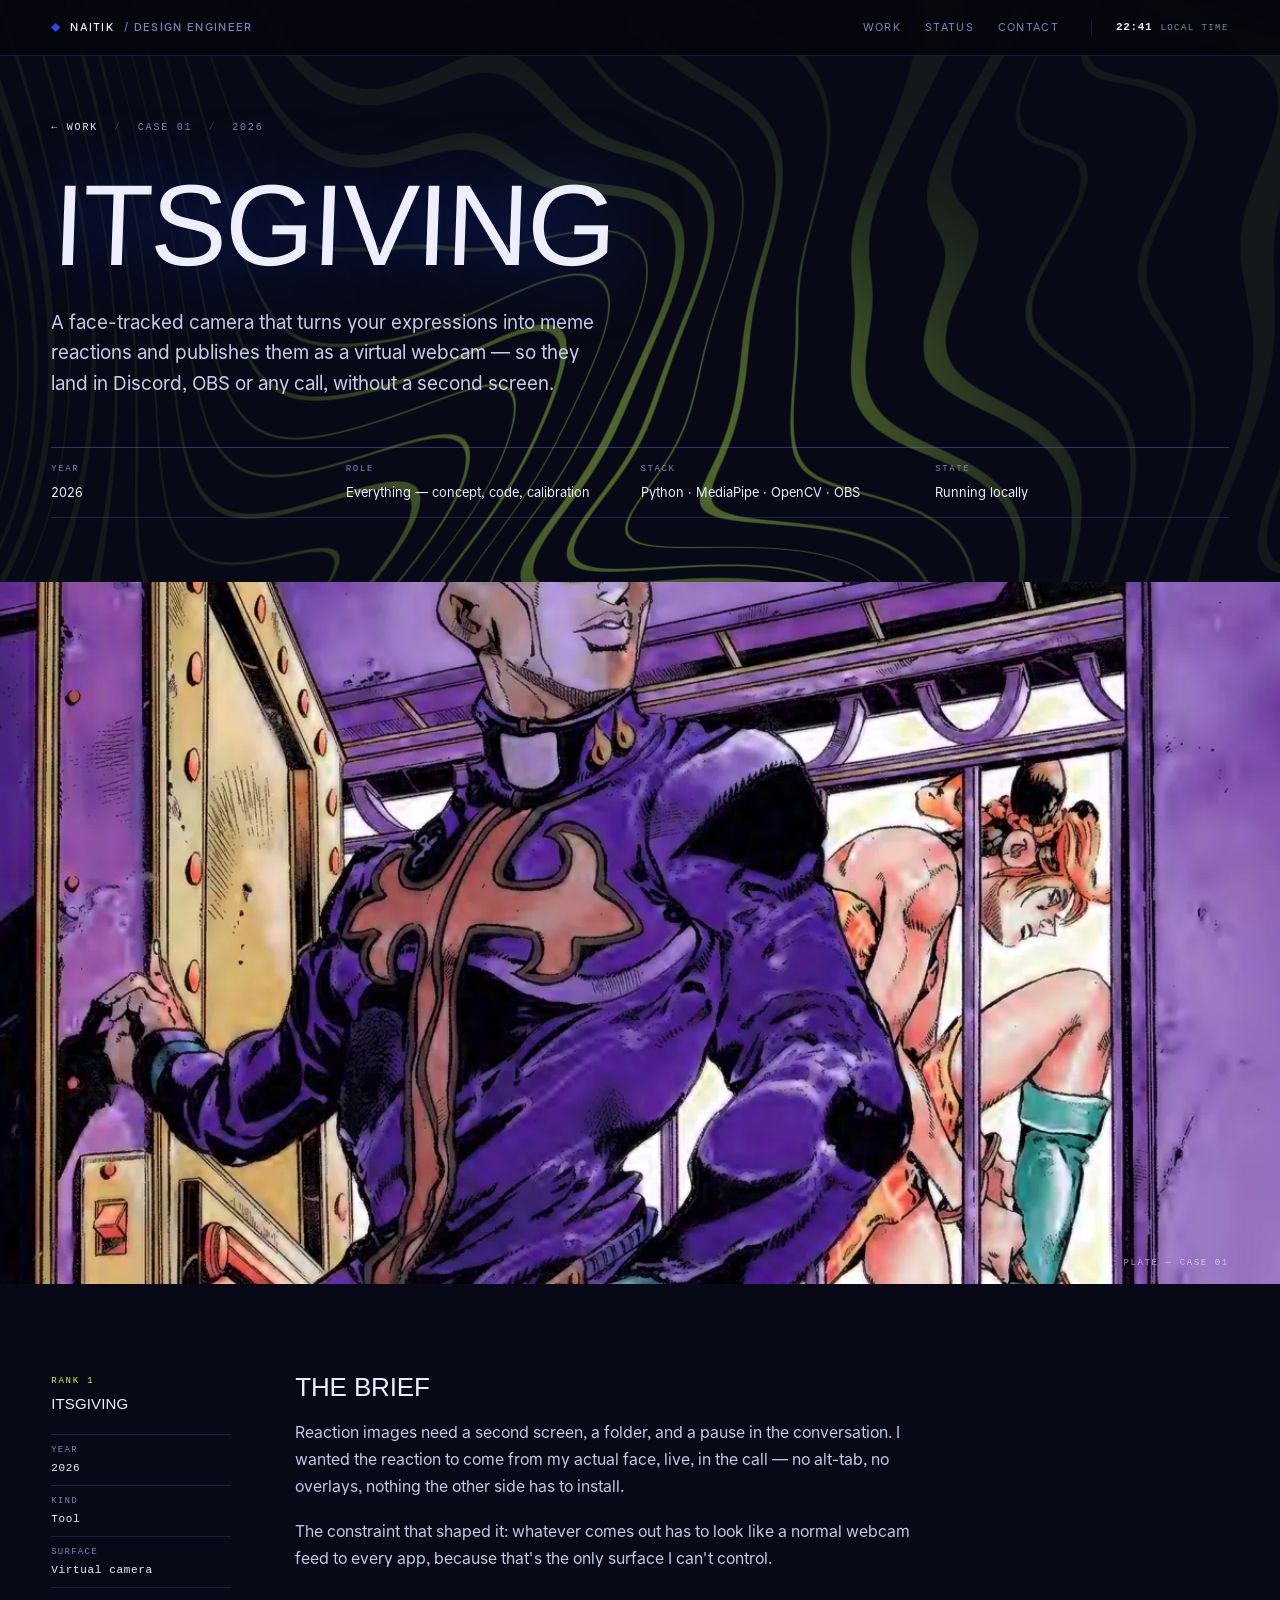
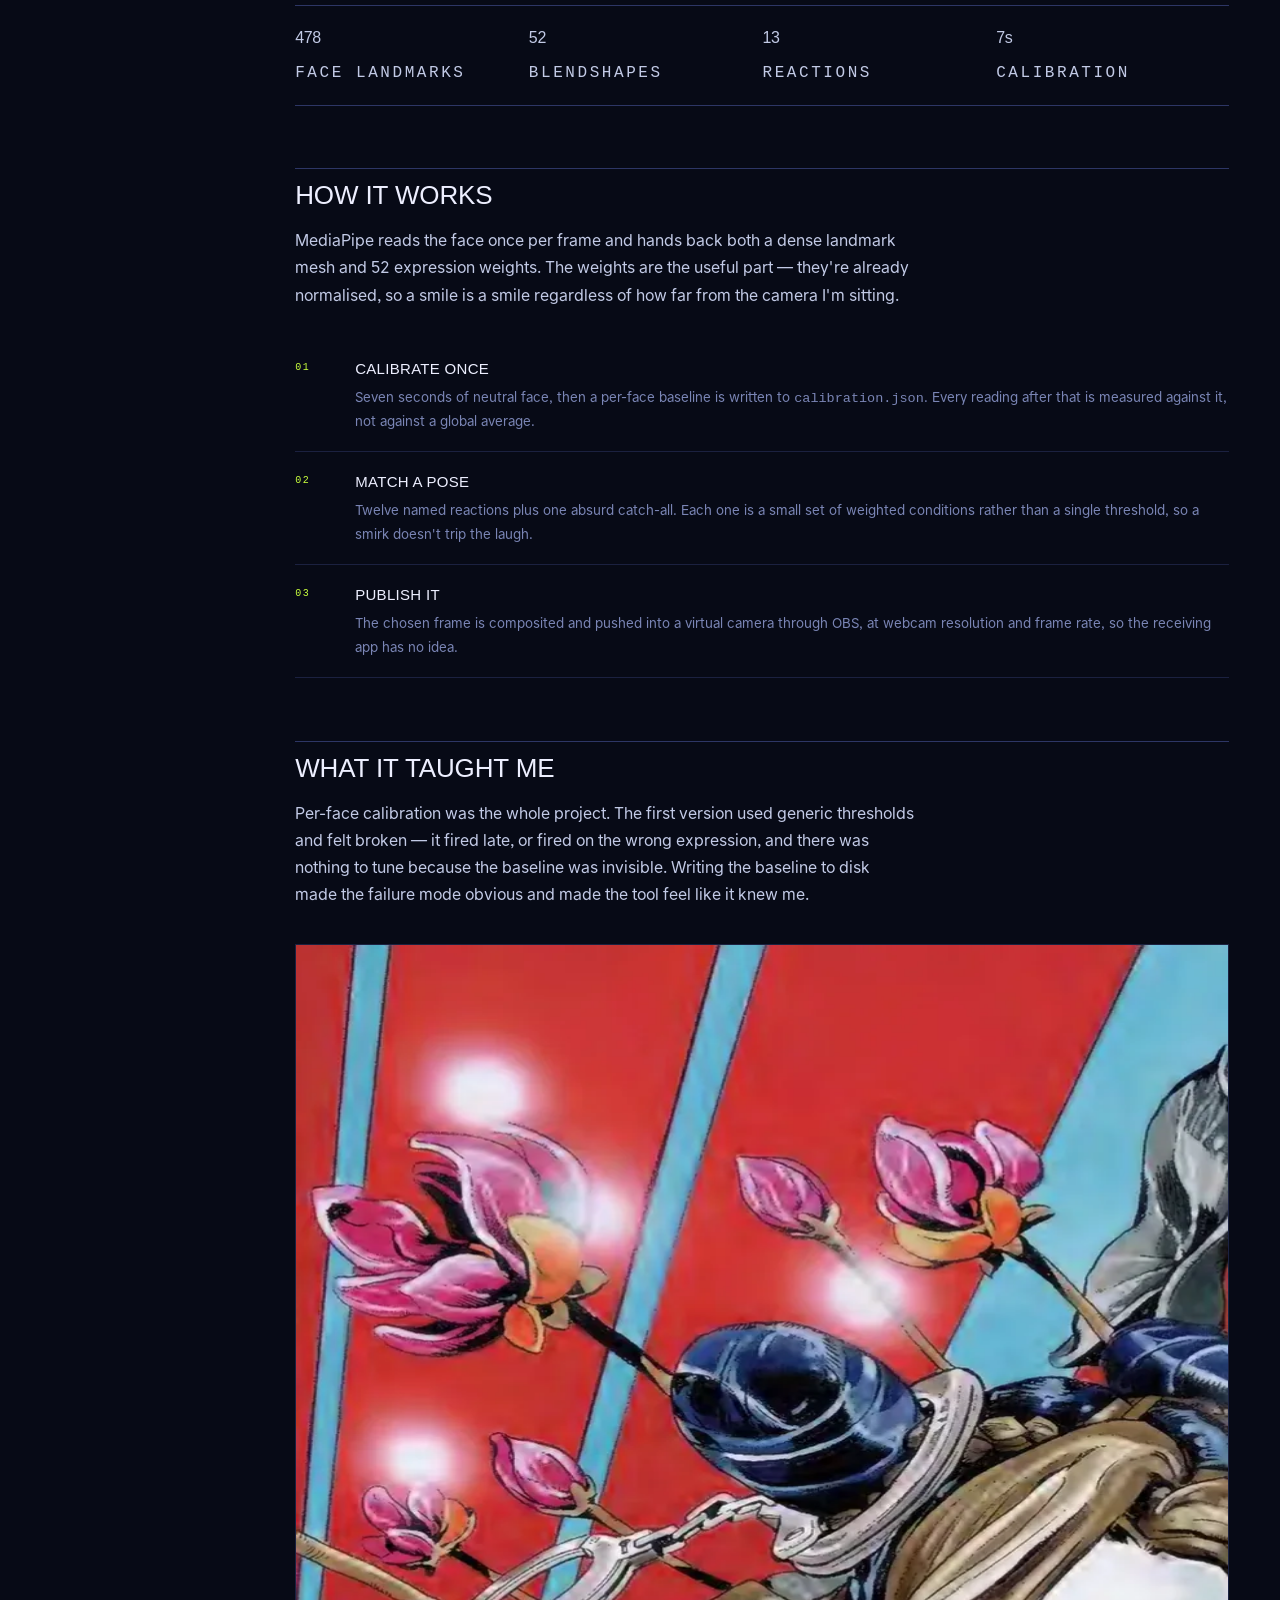
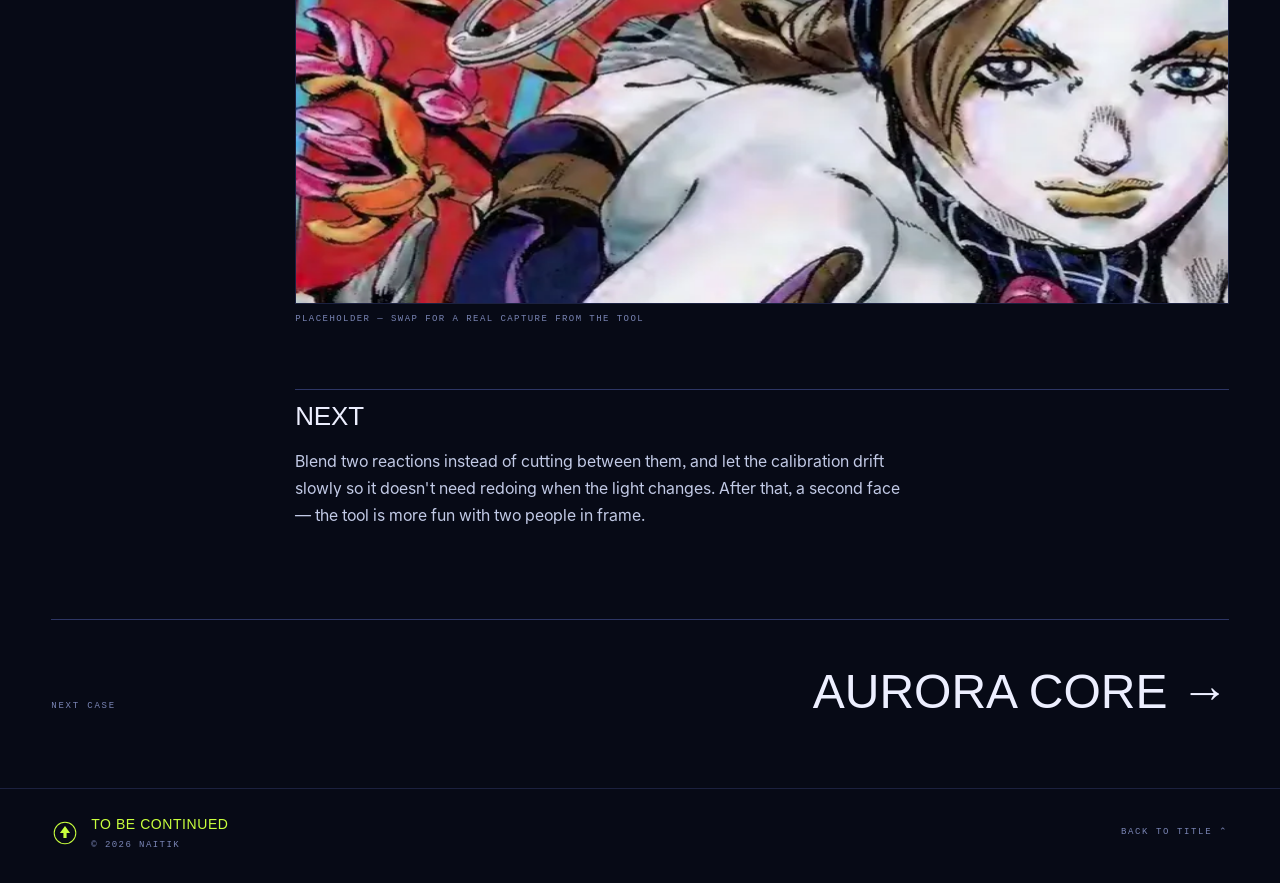
==== work/itsgiving/index.html @ 9f674741 "Auto update 18-11-2026-12-10 17" ====
<!DOCTYPE html>
<html lang="en">
<head>
<meta charset="utf-8">
<meta name="viewport" content="width=device-width, initial-scale=1">
<title>itsgiving — Naitik</title>
<meta name="description" content="itsgiving — a face-tracked meme camera that publishes to a virtual webcam.">
<meta name="theme-color" content="#070A16">
<link rel="icon" href="data:image/svg+xml,%3Csvg xmlns='http://www.w3.org/2000/svg' viewBox='0 0 32 32'%3E%3Crect width='32' height='32' fill='%23070A16'/%3E%3Cpath d='M16 5l8 11-8 11-8-11z' fill='%232B49F5'/%3E%3Cpath d='M16 11l4 5-4 5-4-5z' fill='%23C8FF3D'/%3E%3C/svg%3E">
<link rel="preload" href="../../assets/font/DelaGothicOne-latin.woff2" as="font" type="font/woff2" crossorigin>
<link rel="stylesheet" href="../../assets/css/styles.css">
<link rel="stylesheet" href="../../assets/css/case.css">
</head>
<body>
<a class="skip" href="#main">Skip to content</a>

<canvas id="flow" class="flow" aria-hidden="true"></canvas>

<header class="hud">
  <a class="hud-id" href="../../index.html">
    <span class="hud-mark" aria-hidden="true"></span>
    <span class="hud-name">Naitik</span>
    <span class="hud-role">/ design engineer</span>
  </a>
  <nav class="hud-nav" aria-label="Sections">
    <a href="../../index.html#work">Work</a>
    <a href="../../index.html#status">Status</a>
    <a href="../../index.html#contact">Contact</a>
  </nav>
  <div class="hud-clock">
    <span class="hud-time" id="clock">--:--</span>
    <span class="hud-zone">local time</span>
  </div>
</header>

<main id="main">
  <article class="case" data-section="1">

    <p class="case-top">
      <a href="../../index.html#work">← Work</a>
      <span class="sep">/</span>
      <span>Case 01</span>
      <span class="sep">/</span>
      <span>2026</span>
    </p>

    <h1 class="case-title">itsgiving</h1>

    <p class="case-lede">
      A face-tracked camera that turns your expressions into meme reactions and
      publishes them as a virtual webcam — so they land in Discord, OBS or any
      call, without a second screen.
    </p>

    <dl class="case-meta">
      <div><dt>Year</dt><dd>2026</dd></div>
      <div><dt>Role</dt><dd>Everything — concept, code, calibration</dd></div>
      <div><dt>Stack</dt><dd>Python · MediaPipe · OpenCV · OBS</dd></div>
      <div><dt>State</dt><dd>Running locally</dd></div>
    </dl>

    <figure class="case-plate">
      <img src="../../assets/img/plate-b.webp" alt="" width="1200" height="1598">
      <figcaption>Plate — case 01</figcaption>
    </figure>

    <div class="case-body">
      <aside class="case-rail">
        <p class="rail-rank">Rank 1</p>
        <p class="rail-name">itsgiving</p>
        <ul class="rail-list">
          <li>Year<b>2026</b></li>
          <li>Kind<b>Tool</b></li>
          <li>Surface<b>Virtual camera</b></li>
        </ul>
      </aside>

      <div class="case-text">
        <h2>The brief</h2>
        <p>
          Reaction images need a second screen, a folder, and a pause in the
          conversation. I wanted the reaction to come from my actual face, live,
          in the call — no alt-tab, no overlays, nothing the other side has to
          install.
        </p>
        <p>
          <!-- PLACEHOLDER: replace with your own account of why you built it -->
          The constraint that shaped it: whatever comes out has to look like a
          normal webcam feed to every app, because that's the only surface I
          can't control.
        </p>

        <div class="case-stats">
          <div><p class="stat-n">478</p><p class="stat-k">Face landmarks</p></div>
          <div><p class="stat-n">52</p><p class="stat-k">Blendshapes</p></div>
          <div><p class="stat-n">13</p><p class="stat-k">Reactions</p></div>
          <div><p class="stat-n">7s</p><p class="stat-k">Calibration</p></div>
        </div>

        <h2>How it works</h2>
        <p>
          MediaPipe reads the face once per frame and hands back both a dense
          landmark mesh and 52 expression weights. The weights are the useful
          part — they're already normalised, so a smile is a smile regardless of
          how far from the camera I'm sitting.
        </p>

        <ol class="case-steps">
          <li>
            <div>
              <b>Calibrate once</b>
              <span>Seven seconds of neutral face, then a per-face baseline is written to <code>calibration.json</code>. Every reading after that is measured against it, not against a global average.</span>
            </div>
          </li>
          <li>
            <div>
              <b>Match a pose</b>
              <span>Twelve named reactions plus one absurd catch-all. Each one is a small set of weighted conditions rather than a single threshold, so a smirk doesn't trip the laugh.</span>
            </div>
          </li>
          <li>
            <div>
              <b>Publish it</b>
              <span>The chosen frame is composited and pushed into a virtual camera through OBS, at webcam resolution and frame rate, so the receiving app has no idea.</span>
            </div>
          </li>
        </ol>

        <h2>What it taught me</h2>
        <p>
          Per-face calibration was the whole project. The first version used
          generic thresholds and felt broken — it fired late, or fired on the
          wrong expression, and there was nothing to tune because the baseline
          was invisible. Writing the baseline to disk made the failure mode
          obvious and made the tool feel like it knew me.
        </p>

        <figure class="case-fig">
          <img src="../../assets/img/card-1.webp" alt="" width="720" height="960">
          <figcaption>Placeholder — swap for a real capture from the tool</figcaption>
        </figure>

        <h2>Next</h2>
        <p>
          <!-- PLACEHOLDER -->
          Blend two reactions instead of cutting between them, and let the
          calibration drift slowly so it doesn't need redoing when the light
          changes. After that, a second face — the tool is more fun with two
          people in frame.
        </p>
      </div>
    </div>

    <div class="case-next">
      <span>Next case</span>
      <a href="#">Aurora Core →</a>
    </div>
  </article>
</main>

<footer class="foot">
  <div class="foot-inner">
    <div class="tbc">
      <svg class="tbc-arrow" viewBox="0 0 44 44" aria-hidden="true">
        <circle cx="22" cy="22" r="17" fill="none" stroke="currentColor" stroke-width="1.6"/>
        <path d="M22 11 L30 22 L24.5 22 L24.5 30 L19.5 30 L19.5 22 L14 22 Z" fill="currentColor"/>
      </svg>
      <div>
        <span class="tbc-text">To be continued</span>
        <small>© <span data-year>2026</span> Naitik</small>
      </div>
    </div>
    <a class="to-top" href="../../index.html">Back to title ⌃</a>
  </div>
</footer>

<script type="module" src="../../assets/js/case.js?v=1"></script>
</body>
</html>
---- assets/css/styles.css ----
/* ============================================================
   Naitik — portfolio
   Slice 1: title screen (content-first)
   Display: Allo Black Oblique · Body: Allo · Meta: system mono
   ============================================================ */

@font-face {
  font-family: 'Dela Gothic One';
  src: url('../font/DelaGothicOne-latin.woff2') format('woff2');
  font-weight: 400;
  font-style: normal;
  font-display: block;
}

@font-face {
  font-family: 'Allo';
  src: url('../font/Allo-BlackOblique.woff2') format('woff2');
  font-weight: 900;
  font-style: oblique;
  font-display: swap;
}
@font-face {
  font-family: 'Allo';
  src: url('../font/Allo-Black.woff2') format('woff2');
  font-weight: 900;
  font-style: normal;
  font-display: swap;
}
@font-face {
  font-family: 'Allo';
  src: url('../font/Allo-Medium.woff2') format('woff2');
  font-weight: 500;
  font-style: normal;
  font-display: swap;
}
@font-face {
  font-family: 'Allo';
  src: url('../font/Allo-Regular.woff2') format('woff2');
  font-weight: 400;
  font-style: normal;
  font-display: swap;
}

:root {
  --ink:       #070A16;
  --ine:       #0A0E1E;
  --deep:      #0E1533;
  --cobalt:    #2B49F5;
  --cobalt-hi: #6C84FF;
  --acid:      #C8FF3D;
  --bone:      #EDEFFF;
  --ash:       #7A85B5;
  --line:      rgba(122, 140, 255, .18);
  --line-2:    rgba(122, 140, 255, .34);

  --display: 'Dela Gothic One', 'Anton', 'Arial Black', Impact, sans-serif;
  --body:    'Allo', system-ui, sans-serif;
  --mono:    ui-monospace, 'SF Mono', 'JetBrains Mono', Menlo, monospace;

  --ease:    cubic-bezier(.16, 1, .3, 1);

  --pad:     clamp(20px, 4vw, 56px);
  --max:     1320px;
  --hud-h:   56px;
}

*, *::before, *::after { box-sizing: border-box; }

html {
  scroll-behavior: smooth;
  -webkit-text-size-adjust: 100%;
}

body {
  margin: 0;
  background: var(--ink);
  color: var(--bone);
  font-family: var(--body);
  font-size: 15px;
  line-height: 1.6;
  -webkit-font-smoothing: antialiased;
  overflow-x: hidden;
}

main { position: relative; z-index: 1; }

img, svg { display: block; max-width: 100%; }
a { color: inherit; text-decoration: none; }
h1, h2, h3, p, figure, dl, dd, ol { margin: 0; }
ol { list-style: none; padding: 0; }

::selection { background: var(--cobalt); color: #fff; }
:focus-visible { outline: 2px solid var(--acid); outline-offset: 3px; }

.skip {
  position: absolute;
  left: 16px;
  top: -64px;
  z-index: 999;
  padding: 10px 16px;
  background: var(--acid);
  color: #05060B;
  font-size: 12px;
  font-weight: 700;
  transition: top .2s var(--ease);
}
.skip:focus { top: 16px; }

/* ------------------------------------------------------- backdrop -- */
.flow {
  position: fixed;
  inset: 0;
  z-index: 0;
  width: 100%;
  height: 100%;
  pointer-events: none;
  opacity: .58;
  mix-blend-mode: screen;
}

/* ---------------------------------------------------------- chrome -- */
.hud {
  position: fixed;
  inset: 0 0 auto 0;
  z-index: 80;
  height: var(--hud-h);
  display: flex;
  align-items: center;
  gap: 32px;
  padding: 0 var(--pad);
  background: rgba(5, 6, 11, .82);
  backdrop-filter: blur(12px);
  -webkit-backdrop-filter: blur(12px);
  border-bottom: 1px solid var(--line);
}

.hud-id {
  display: flex;
  align-items: center;
  gap: 10px;
  font-size: 11px;
  letter-spacing: .12em;
  text-transform: uppercase;
  font-weight: 500;
}

.hud-mark {
  width: 9px;
  height: 9px;
  background: var(--cobalt);
  clip-path: polygon(50% 0, 100% 50%, 50% 100%, 0 50%);
}

.hud-role { color: var(--ash); }

.hud-nav {
  display: flex;
  gap: 24px;
  margin-left: auto;
  font-size: 11px;
  letter-spacing: .12em;
  text-transform: uppercase;
}

.hud-nav a {
  position: relative;
  color: var(--ash);
  padding: 6px 0;
  transition: color .2s var(--ease);
}

.hud-nav a::after {
  content: '';
  position: absolute;
  left: 0; right: 0; bottom: 0;
  height: 1px;
  background: var(--acid);
  transform: scaleX(0);
  transform-origin: left;
  transition: transform .3s var(--ease);
}

.hud-nav a:hover { color: var(--bone); }
.hud-nav a:hover::after { transform: scaleX(1); }

.hud-clock {
  display: flex;
  align-items: baseline;
  gap: 8px;
  padding-left: 24px;
  border-left: 1px solid var(--line);
  font-family: var(--mono);
  font-size: 11px;
}

.hud-time {
  font-weight: 700;
  font-variant-numeric: tabular-nums;
  letter-spacing: .06em;
}
.hud-time.is-dark { color: var(--acid); }

.hud-zone {
  color: var(--ash);
  text-transform: uppercase;
  font-size: 9px;
  letter-spacing: .16em;
}

/* ----------------------------------------------------- title screen -- */
.title {
  position: relative;
  min-height: 100vh;
  min-height: 100svh;
  max-width: var(--max);
  margin: 0 auto;
  padding: calc(var(--hud-h) + 40px) var(--pad) 40px;
  display: flex;
  flex-direction: column;
  gap: 40px;
}

.title::before {
  content: '';
  position: absolute;
  inset: -10% -20% auto -20%;
  height: 80%;
  z-index: 0;
  pointer-events: none;
  background: radial-gradient(52% 60% at 24% 46%, rgba(43, 73, 245, .34), transparent 68%);
}

.title-grain {
  position: fixed;
  inset: 0;
  z-index: 0;
  pointer-events: none;
  opacity: .55;
  background-image: radial-gradient(rgba(255, 255, 255, .05) 1px, transparent 1px);
  background-size: 3px 3px;
}

.title-grid {
  flex: 1;
  display: grid;
  grid-template-columns: minmax(0, 1fr) minmax(0, .78fr);
  gap: clamp(24px, 4vw, 56px);
  align-items: end;
  position: relative;
  z-index: 2;
}

.title-copy { max-width: 46ch; }

.display {
  font-family: var(--display);
  font-weight: 400;
  font-size: clamp(48px, 10.5vw, 142px);
  transform: skewX(-3deg);
  transform-origin: left bottom;
  line-height: .96;
  letter-spacing: -.015em;
  text-transform: uppercase;
  color: var(--bone);
  margin-left: -.02em;
  text-shadow: 0 0 60px rgba(43, 73, 245, .45);
}

.lede {
  margin-top: 22px;
  max-width: 40ch;
  font-size: clamp(14px, 1.3vw, 16px);
  line-height: 1.65;
  color: #C3CAE6;
}

.meta {
  display: grid;
  gap: 0;
  margin-top: 28px;
  border-top: 1px solid var(--line);
  max-width: 40ch;
}

.meta > div {
  display: grid;
  grid-template-columns: 72px 1fr;
  gap: 12px;
  padding: 9px 0;
  border-bottom: 1px solid var(--line);
  font-size: 12px;
}

.meta dt {
  font-family: var(--mono);
  color: var(--ash);
  text-transform: uppercase;
  font-size: 9px;
  letter-spacing: .18em;
  padding-top: 3px;
}

.meta dd { color: var(--bone); }

.live::before {
  content: '';
  display: inline-block;
  width: 5px; height: 5px;
  margin-right: 7px;
  border-radius: 50%;
  background: var(--acid);
  vertical-align: 1px;
}

/* the plate */
.title-plate {
  position: relative;
  align-self: stretch;
  display: flex;
  flex-direction: column;
  justify-content: flex-end;
  min-height: 0;
  /* bleed to the right edge of the page */
  margin-right: calc(var(--pad) * -1);
}

.title-plate img {
  width: 100%;
  height: 100%;
  max-height: 74vh;
  object-fit: cover;
  object-position: 50% 24%;
  filter: saturate(.92) contrast(1.05);
  -webkit-mask-image: linear-gradient(to right, transparent 0%, #000 18%, #000 100%);
  mask-image: linear-gradient(to right, transparent 0%, #000 18%, #000 100%);
}

/* project index */
.index {
  position: relative;
  z-index: 2;
  border-top: 1px solid var(--line-2);
}

.index li { border-bottom: 1px solid var(--line); }

.index a {
  display: grid;
  grid-template-columns: 40px minmax(0, 1fr) minmax(0, 1.1fr) auto;
  align-items: baseline;
  gap: 20px;
  padding: 16px 4px 16px 0;
  transition: padding-left .35s var(--ease), color .2s var(--ease);
}

.index a:hover { padding-left: 12px; color: var(--acid); }

.idx-n {
  font-family: var(--mono);
  font-size: 10px;
  letter-spacing: .16em;
  color: var(--ash);
}

.idx-name {
  font-family: var(--display);
  font-weight: 400;
  font-size: clamp(20px, 2.4vw, 30px);
  line-height: 1;
  letter-spacing: -.01em;
  text-transform: uppercase;
}

.idx-desc {
  font-size: 12.5px;
  color: var(--ash);
}

.idx-year {
  font-family: var(--mono);
  font-size: 10px;
  letter-spacing: .14em;
  color: var(--ash);
}

.index a:hover .idx-year { color: var(--acid); }

/* ------------------------------------------------------------ foot -- */
.foot {
  border-top: 1px solid var(--line);
  padding: 24px var(--pad) 32px;
}

.foot-inner {
  max-width: var(--max);
  margin: 0 auto;
  display: flex;
  justify-content: space-between;
  align-items: center;
  gap: 24px;
  flex-wrap: wrap;
}

.tbc { display: flex; align-items: center; gap: 12px; color: var(--acid); }
.tbc-arrow { width: 28px; height: 28px; flex: 0 0 auto; }

.tbc-text {
  font-family: var(--display);
  font-weight: 400;
  font-size: 14px;
  letter-spacing: .04em;
  text-transform: uppercase;
  display: block;
}

.foot small {
  display: block;
  font-family: var(--mono);
  font-size: 9px;
  letter-spacing: .16em;
  text-transform: uppercase;
  color: var(--ash);
  margin-top: 2px;
}

.to-top {
  font-family: var(--mono);
  font-size: 9px;
  letter-spacing: .18em;
  text-transform: uppercase;
  color: var(--ash);
  transition: color .2s var(--ease);
  padding: 8px 0;
}
.to-top:hover { color: var(--bone); }

/* ---------------------------------------------------------- reveal -- */
[data-reveal] {
  opacity: 0;
  transform: translate3d(0, 14px, 0);
  transition: opacity .6s var(--ease), transform .6s var(--ease);
  transition-delay: var(--d, 0ms);
}
[data-reveal].is-in { opacity: 1; transform: none; }

/* ------------------------------------------------------------- rwd -- */
@media (max-width: 900px) {
  .title-grid {
    grid-template-columns: minmax(0, 1fr);
    align-items: start;
  }
  .title-plate { order: -1; }
  .title-plate img {
    max-height: 42vh;
    -webkit-mask-image: linear-gradient(to bottom, #000 70%, transparent 100%);
    mask-image: linear-gradient(to bottom, #000 70%, transparent 100%);
  }
  .title { gap: 28px; }
}

@media (max-width: 720px) {
  .hud-role { display: none; }
  .hud-nav { gap: 16px; }
  .hud-zone { display: none; }
  .index a {
    grid-template-columns: 28px minmax(0, 1fr) auto;
    gap: 12px;
    padding: 14px 4px 14px 0;
  }
  .idx-desc { display: none; }
  .meta > div { grid-template-columns: 64px 1fr; }
}

@media (prefers-reduced-motion: reduce) {
  html { scroll-behavior: auto; }
  *, *::before, *::after {
    animation-duration: .001ms !important;
    transition-duration: .001ms !important;
  }
  [data-reveal] { opacity: 1; transform: none; }
}

/* ============================================================
   Sections
   ============================================================ */

.work,
.status,
.contact {
  position: relative;
  max-width: var(--max);
  margin: 0 auto;
  padding: clamp(56px, 9vw, 120px) var(--pad);
}

/* ------------------------------------------------------ section head -- */
.sec-head {
  display: flex;
  align-items: baseline;
  gap: 18px;
  margin-bottom: clamp(28px, 4vw, 52px);
}

.sec-n {
  font-family: var(--mono);
  font-size: 10px;
  letter-spacing: .2em;
  color: var(--acid);
  transform: translateY(-.35em);
}

.sec-title {
  font-family: var(--display);
  font-weight: 400;
  font-size: clamp(30px, 4.4vw, 58px);
  line-height: .95;
  letter-spacing: -.01em;
  text-transform: uppercase;
  color: var(--bone);
}

.sec-line {
  flex: 1;
  height: 1px;
  background: linear-gradient(90deg, var(--line-2), transparent 85%);
  transform: translateY(-.25em);
}

.sec-note {
  font-family: var(--mono);
  font-size: 9px;
  letter-spacing: .2em;
  text-transform: uppercase;
  color: var(--ash);
  white-space: nowrap;
}

/* ============================================================
   Work — the deck
   ============================================================ */

.deck {
  display: grid;
  grid-template-columns: repeat(3, minmax(0, 1fr));
  gap: clamp(14px, 2.2vw, 30px);
  perspective: 1400px;
}

.card {
  --rx: 0deg;
  --ry: 0deg;
  position: relative;
  display: block;
  transform-style: preserve-3d;
  transform: rotateX(var(--rx)) rotateY(var(--ry)) translateZ(0);
  transition: transform .5s var(--ease), box-shadow .5s var(--ease);
  will-change: transform;
  outline-offset: 4px;
}

.card:hover,
.card:focus-visible {
  transform: rotateX(var(--rx)) rotateY(var(--ry)) translateZ(26px);
  box-shadow: 0 30px 80px -30px rgba(43, 73, 245, .75);
}

.card-shot {
  position: relative;
  aspect-ratio: 3 / 4;
  overflow: hidden;
  background: var(--ine);
  border: 1px solid var(--line);
}

.card-shot img {
  width: 100%;
  height: 100%;
  object-fit: cover;
  filter: saturate(.85) contrast(1.06) brightness(.92);
  transform: scale(1.02);
  transition: transform .9s var(--ease), filter .5s var(--ease);
}

.card:hover .card-shot img {
  transform: scale(1.06);
  filter: saturate(1.02) contrast(1.08) brightness(1);
}

.card-shot::after {
  content: '';
  position: absolute;
  inset: 0;
  background:
    linear-gradient(to top, rgba(7, 10, 22, .92) 0%, rgba(7, 10, 22, .35) 34%, transparent 62%),
    linear-gradient(to bottom, rgba(7, 10, 22, .55) 0%, transparent 30%);
}

.card-n {
  position: absolute;
  top: 14px;
  left: 16px;
  z-index: 2;
  font-family: var(--mono);
  font-size: 10px;
  letter-spacing: .18em;
  color: var(--acid);
}

.card-chip {
  position: absolute;
  top: 12px;
  right: 14px;
  z-index: 2;
  font-family: var(--mono);
  font-size: 8.5px;
  letter-spacing: .14em;
  text-transform: uppercase;
  color: var(--bone);
  background: rgba(7, 10, 22, .6);
  border: 1px solid var(--line);
  padding: 4px 7px;
  backdrop-filter: blur(6px);
}

.card-meta {
  position: absolute;
  inset: auto 0 0 0;
  z-index: 2;
  padding: 16px 18px 18px;
  transform: translateZ(30px);
}

.card-name {
  font-family: var(--display);
  font-weight: 400;
  font-size: clamp(19px, 2.1vw, 27px);
  line-height: 1;
  letter-spacing: -.01em;
  text-transform: uppercase;
  color: var(--bone);
}

.card-desc {
  margin-top: 7px;
  font-size: 12.5px;
  line-height: 1.5;
  color: #B9C2DF;
  max-width: 30ch;
}

.card-foot {
  display: flex;
  justify-content: space-between;
  align-items: center;
  gap: 12px;
  margin-top: 12px;
  padding-top: 10px;
  border-top: 1px solid var(--line);
}

.card-tags {
  font-family: var(--mono);
  font-size: 9px;
  letter-spacing: .13em;
  text-transform: uppercase;
  color: var(--ash);
}

.card-open {
  font-family: var(--mono);
  font-size: 9px;
  letter-spacing: .16em;
  text-transform: uppercase;
  color: var(--acid);
  opacity: 0;
  transform: translateX(-6px);
  transition: opacity .35s var(--ease), transform .35s var(--ease);
}

.card:hover .card-open,
.card:focus-visible .card-open {
  opacity: 1;
  transform: none;
}

/* ============================================================
   Status
   ============================================================ */

.status-grid {
  display: grid;
  grid-template-columns: minmax(0, .9fr) minmax(0, 1.1fr) minmax(0, .8fr);
  gap: clamp(24px, 4vw, 56px);
  align-items: start;
}

.portrait {
  position: relative;
  margin: 0;
  border: 1px solid var(--line-2);
  overflow: hidden;
  background: var(--deep);
}

.portrait img {
  width: 100%;
  aspect-ratio: 1 / 1;
  object-fit: cover;
  object-position: 50% 12%;
  filter: saturate(.7) contrast(1.12) brightness(.95);
  transform: scale(1.03);
}

.portrait-fade {
  position: absolute;
  inset: 0;
  background:
    linear-gradient(to top, rgba(7, 10, 22, .95) 0%, transparent 42%),
    radial-gradient(90% 60% at 50% 0%, transparent 40%, rgba(7, 10, 22, .5) 100%);
}

.portrait figcaption {
  position: absolute;
  inset: auto 16px 14px 16px;
  display: flex;
  align-items: baseline;
  justify-content: space-between;
  gap: 12px;
}

.pl-rank {
  font-family: var(--mono);
  font-size: 9px;
  letter-spacing: .2em;
  text-transform: uppercase;
  color: var(--acid);
}

.pl-name {
  font-family: var(--display);
  font-size: clamp(18px, 2vw, 26px);
  text-transform: uppercase;
  letter-spacing: -.01em;
}

.status-note {
  font-size: clamp(14px, 1.35vw, 17px);
  line-height: 1.6;
  color: #C6CEE9;
  max-width: 42ch;
}

.status-rows {
  margin-top: 26px;
  border-top: 1px solid var(--line);
}

.status-rows > div {
  display: grid;
  grid-template-columns: 76px 1fr;
  gap: 14px;
  padding: 10px 0;
  border-bottom: 1px solid var(--line);
  font-size: 12.5px;
}

.status-rows dt {
  font-family: var(--mono);
  font-size: 9px;
  letter-spacing: .18em;
  text-transform: uppercase;
  color: var(--ash);
  padding-top: 3px;
}

.status-rows dd { color: var(--bone); }

.radar {
  margin: 0;
  justify-self: end;
  width: min(100%, 340px);
}

.radar svg { width: 100%; height: auto; overflow: visible; }

.radar figcaption {
  margin-top: 10px;
  font-family: var(--mono);
  font-size: 9px;
  letter-spacing: .2em;
  text-transform: uppercase;
  color: var(--ash);
  text-align: right;
}

.rg-grid { fill: none; stroke: rgba(122, 140, 255, .18); stroke-width: 1; }
.rg-axis { stroke: rgba(122, 140, 255, .14); stroke-width: 1; }
.rg-shape {
  fill: rgba(43, 73, 245, .22);
  stroke: var(--acid);
  stroke-width: 1.6;
  stroke-linejoin: round;
  filter: drop-shadow(0 0 12px rgba(200, 255, 61, .45));
  opacity: 0;
  transition: opacity .9s var(--ease);
}
.radar.is-in .rg-shape { opacity: 1; }
.rg-dot { fill: var(--acid); }
.rg-label {
  font-family: var(--mono);
  font-size: 9px;
  letter-spacing: .16em;
  text-transform: uppercase;
  fill: var(--ash);
}
.rg-grade {
  font-family: var(--mono);
  font-size: 9px;
  fill: var(--bone);
}

/* ============================================================
   Contact
   ============================================================ */

.contact-mail {
  display: inline-block;
  font-family: var(--display);
  font-weight: 400;
  font-size: clamp(26px, 5.4vw, 76px);
  line-height: 1;
  letter-spacing: -.015em;
  color: var(--bone);
  border-bottom: 2px solid var(--line-2);
  padding-bottom: .06em;
  transition: color .25s var(--ease), border-color .25s var(--ease);
  word-break: break-word;
}

.contact-mail:hover {
  color: var(--acid);
  border-color: var(--acid);
}

.contact-links {
  display: flex;
  flex-wrap: wrap;
  gap: 10px 28px;
  margin-top: 30px;
  padding: 0;
  list-style: none;
  font-family: var(--mono);
  font-size: 10px;
  letter-spacing: .18em;
  text-transform: uppercase;
}

.contact-links a {
  color: var(--ash);
  padding-bottom: 2px;
  border-bottom: 1px solid transparent;
  transition: color .2s var(--ease), border-color .2s var(--ease);
}

.contact-links a:hover { color: var(--bone); border-color: var(--acid); }

/* ============================================================
   Responsive
   ============================================================ */

@media (max-width: 980px) {
  .status-grid { grid-template-columns: minmax(0, 1fr) minmax(0, 1fr); }
  .radar { grid-column: 1 / -1; justify-self: start; width: min(100%, 300px); }
  .radar figcaption { text-align: left; }
}

@media (max-width: 780px) {
  .deck { grid-template-columns: minmax(0, 1fr); gap: 18px; }
  .card:hover, .card:focus-visible { transform: none; }
  .card-meta { transform: none; }
  .status-grid { grid-template-columns: minmax(0, 1fr); }
  .portrait { max-width: 420px; }
  .contact-links { gap: 8px 20px; }
}
---- assets/css/case.css ----
/* ============================================================
   Case study — one page per project.
   Sits on top of styles.css; only adds what the long form needs.
   ============================================================ */

.case {
  position: relative;
  z-index: 1;
  max-width: var(--max);
  margin: 0 auto;
  padding: calc(var(--hud-h) + clamp(32px, 5vw, 72px)) var(--pad) 0;
}

.case-top {
  display: flex;
  align-items: baseline;
  gap: 16px;
  font-family: var(--mono);
  font-size: 10px;
  letter-spacing: .18em;
  text-transform: uppercase;
  color: var(--ash);
  margin-bottom: clamp(24px, 3vw, 40px);
}

.case-top a { color: var(--bone); }
.case-top a:hover { color: var(--acid); }
.case-top .sep { color: var(--line-2); }

.case-title {
  font-family: var(--display);
  font-weight: 400;
  font-size: clamp(40px, 9vw, 132px);
  line-height: .9;
  letter-spacing: -.02em;
  text-transform: uppercase;
  transform: skewX(-2deg);
  transform-origin: left bottom;
  text-shadow: 0 0 70px rgba(43, 73, 245, .5);
}

.case-lede {
  margin-top: clamp(18px, 2.5vw, 30px);
  max-width: 46ch;
  font-size: clamp(15px, 1.5vw, 19px);
  line-height: 1.6;
  color: #C6CEE9;
}

/* meta strip under the title */
.case-meta {
  display: grid;
  grid-template-columns: repeat(4, minmax(0, 1fr));
  gap: 1px;
  margin-top: clamp(28px, 4vw, 48px);
  border-top: 1px solid var(--line-2);
  border-bottom: 1px solid var(--line);
}

.case-meta > div {
  padding: 14px 16px 16px 0;
}

.case-meta dt {
  font-family: var(--mono);
  font-size: 9px;
  letter-spacing: .18em;
  text-transform: uppercase;
  color: var(--ash);
  margin-bottom: 6px;
}

.case-meta dd {
  font-size: 13px;
  color: var(--bone);
  line-height: 1.45;
}

/* full-bleed plate */
.case-plate {
  margin: clamp(32px, 5vw, 64px) calc(var(--pad) * -1) 0;
  position: relative;
}

.case-plate img {
  width: 100%;
  max-height: 78vh;
  object-fit: cover;
  object-position: 50% 22%;
  filter: saturate(.92) contrast(1.06);
}

.case-plate figcaption {
  position: absolute;
  right: var(--pad);
  bottom: 14px;
  font-family: var(--mono);
  font-size: 9px;
  letter-spacing: .18em;
  text-transform: uppercase;
  color: rgba(237, 239, 255, .65);
}

/* body: a narrow rail + the reading column */
.case-body {
  display: grid;
  grid-template-columns: 180px minmax(0, 1fr);
  gap: clamp(24px, 5vw, 80px);
  padding: clamp(40px, 7vw, 96px) 0;
}

.case-rail {
  position: sticky;
  top: calc(var(--hud-h) + 28px);
  align-self: start;
}

.rail-rank {
  font-family: var(--mono);
  font-size: 9px;
  letter-spacing: .2em;
  text-transform: uppercase;
  color: var(--acid);
}

.rail-name {
  margin-top: 4px;
  font-family: var(--display);
  font-size: 15px;
  text-transform: uppercase;
  letter-spacing: .01em;
}

.rail-list {
  margin-top: 18px;
  padding: 0;
  list-style: none;
  border-top: 1px solid var(--line);
}

.rail-list li {
  padding: 8px 0;
  border-bottom: 1px solid var(--line);
  font-family: var(--mono);
  font-size: 9px;
  letter-spacing: .14em;
  text-transform: uppercase;
  color: var(--ash);
}

.rail-list li b { display: block; color: var(--bone); font-weight: 400; letter-spacing: .06em; text-transform: none; font-size: 11px; margin-top: 2px; }

.case-text > * + * { margin-top: 1.1em; }

.case-text h2 {
  font-family: var(--display);
  font-weight: 400;
  font-size: clamp(19px, 2.1vw, 26px);
  line-height: 1.05;
  letter-spacing: -.005em;
  text-transform: uppercase;
  color: var(--bone);
  margin-top: 2.4em;
  padding-top: .5em;
  border-top: 1px solid var(--line-2);
}

.case-text h2:first-child { margin-top: 0; border-top: 0; padding-top: 0; }

.case-text p {
  font-size: clamp(14px, 1.25vw, 16px);
  line-height: 1.7;
  color: #C2CAE6;
  max-width: 62ch;
}

.case-text strong { color: var(--bone); font-weight: 600; }

/* numbers */
.case-stats {
  display: grid;
  grid-template-columns: repeat(4, minmax(0, 1fr));
  gap: 1px;
  margin: 2.2em 0;
  border-top: 1px solid var(--line-2);
  border-bottom: 1px solid var(--line-2);
}

.case-stats > div { padding: 18px 12px 18px 0; }

.stat-n {
  font-family: var(--display);
  font-size: clamp(26px, 3.4vw, 44px);
  line-height: 1;
  color: var(--acid);
  letter-spacing: -.02em;
}

.stat-k {
  margin-top: 8px;
  font-family: var(--mono);
  font-size: 9px;
  letter-spacing: .16em;
  text-transform: uppercase;
  color: var(--ash);
}

/* steps */
.case-steps {
  margin: 2em 0 0;
  padding: 0;
  list-style: none;
  counter-reset: step;
}

.case-steps li {
  counter-increment: step;
  display: grid;
  grid-template-columns: 42px minmax(0, 1fr);
  gap: 18px;
  padding: 18px 0;
  border-bottom: 1px solid var(--line);
}

.case-steps li::before {
  content: counter(step, decimal-leading-zero);
  font-family: var(--mono);
  font-size: 10px;
  letter-spacing: .16em;
  color: var(--acid);
  padding-top: 3px;
}

.case-steps b {
  display: block;
  font-family: var(--display);
  font-weight: 400;
  font-size: 15px;
  letter-spacing: .02em;
  text-transform: uppercase;
  margin-bottom: 4px;
}

.case-steps span {
  font-size: 13.5px;
  line-height: 1.6;
  color: var(--ash);
}

/* inline figure */
.case-fig { margin: 2.4em 0; }
.case-fig img { width: 100%; border: 1px solid var(--line); }
.case-fig figcaption {
  margin-top: 8px;
  font-family: var(--mono);
  font-size: 9px;
  letter-spacing: .16em;
  text-transform: uppercase;
  color: var(--ash);
}

/* next */
.case-next {
  display: flex;
  align-items: baseline;
  justify-content: space-between;
  gap: 24px;
  border-top: 1px solid var(--line-2);
  padding: clamp(28px, 4vw, 48px) 0 clamp(40px, 6vw, 72px);
  flex-wrap: wrap;
}

.case-next span {
  font-family: var(--mono);
  font-size: 9px;
  letter-spacing: .2em;
  text-transform: uppercase;
  color: var(--ash);
}

.case-next a {
  font-family: var(--display);
  font-size: clamp(24px, 4vw, 48px);
  line-height: 1;
  text-transform: uppercase;
  color: var(--bone);
  transition: color .25s var(--ease);
}

.case-next a:hover { color: var(--acid); }

@media (max-width: 900px) {
  .case-meta { grid-template-columns: repeat(2, minmax(0, 1fr)); }
  .case-body { grid-template-columns: minmax(0, 1fr); gap: 28px; }
  .case-rail { position: static; }
  .case-stats { grid-template-columns: repeat(2, minmax(0, 1fr)); }
}
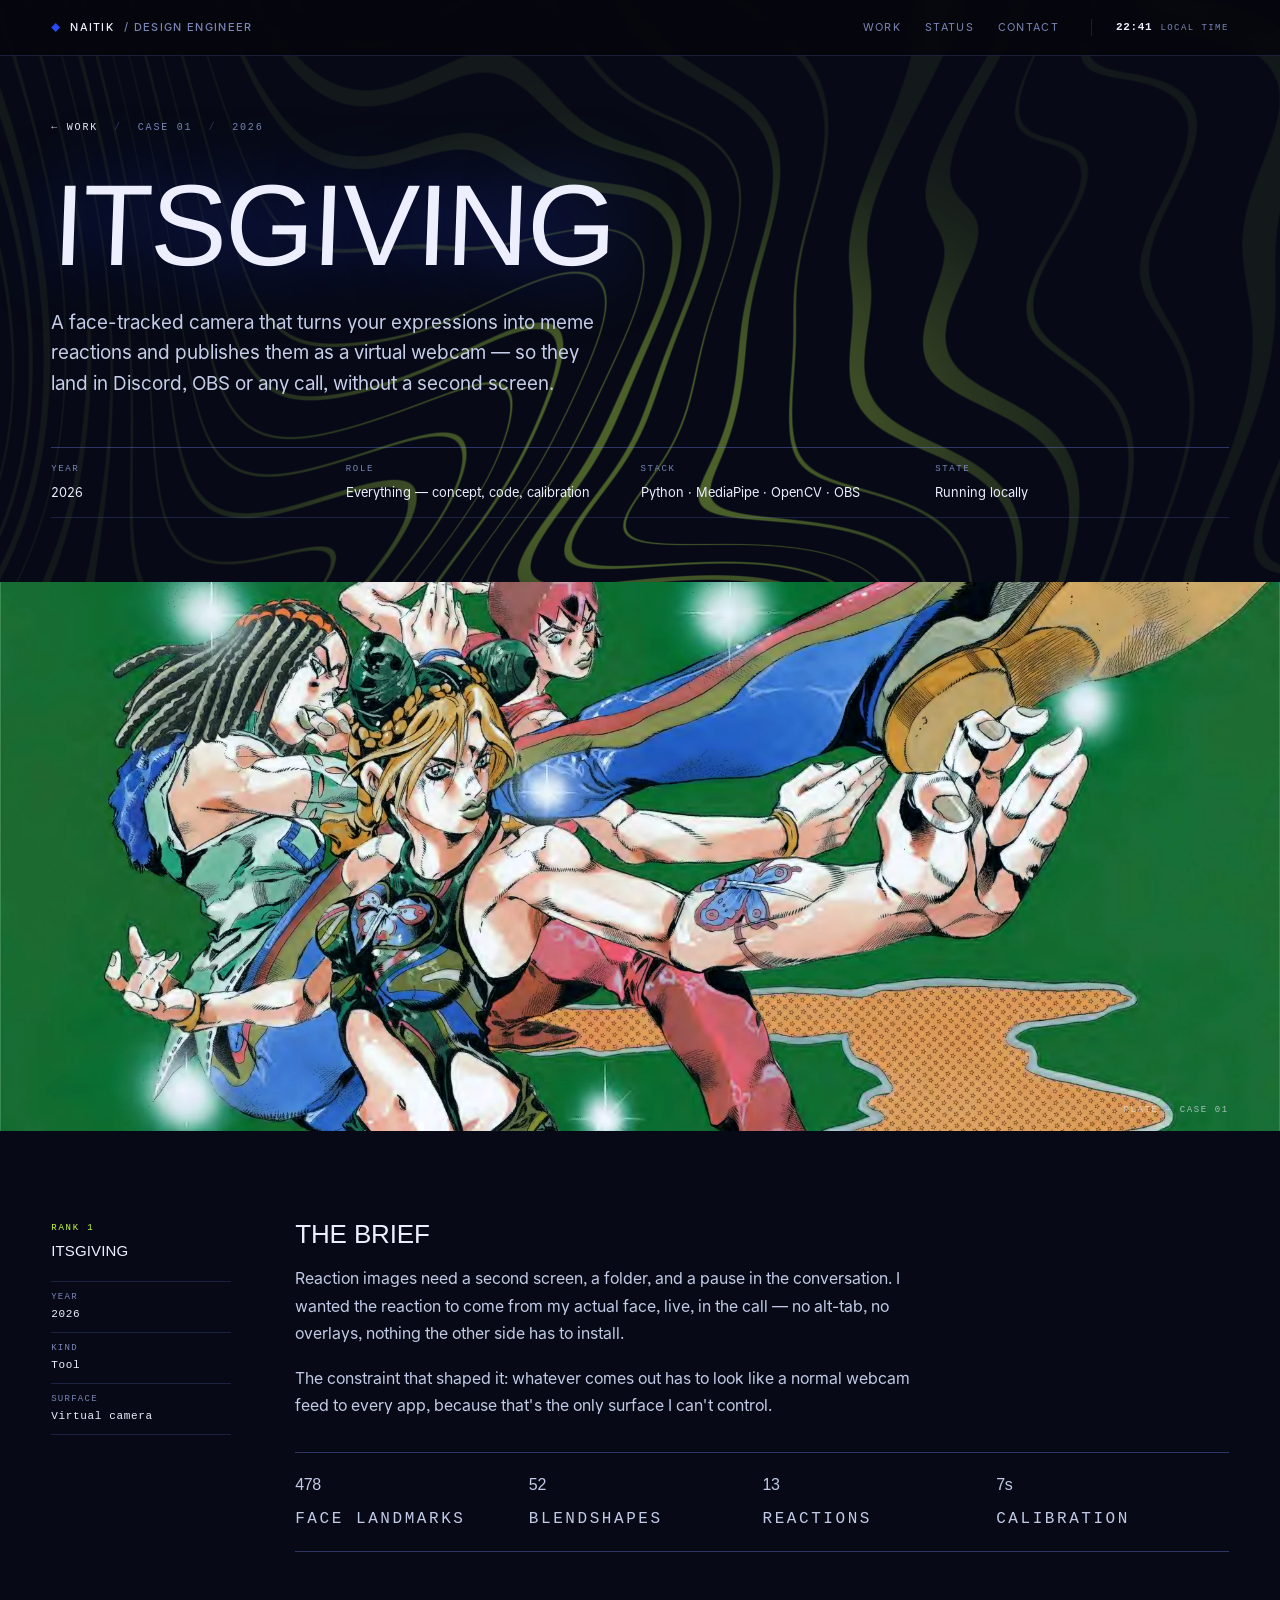
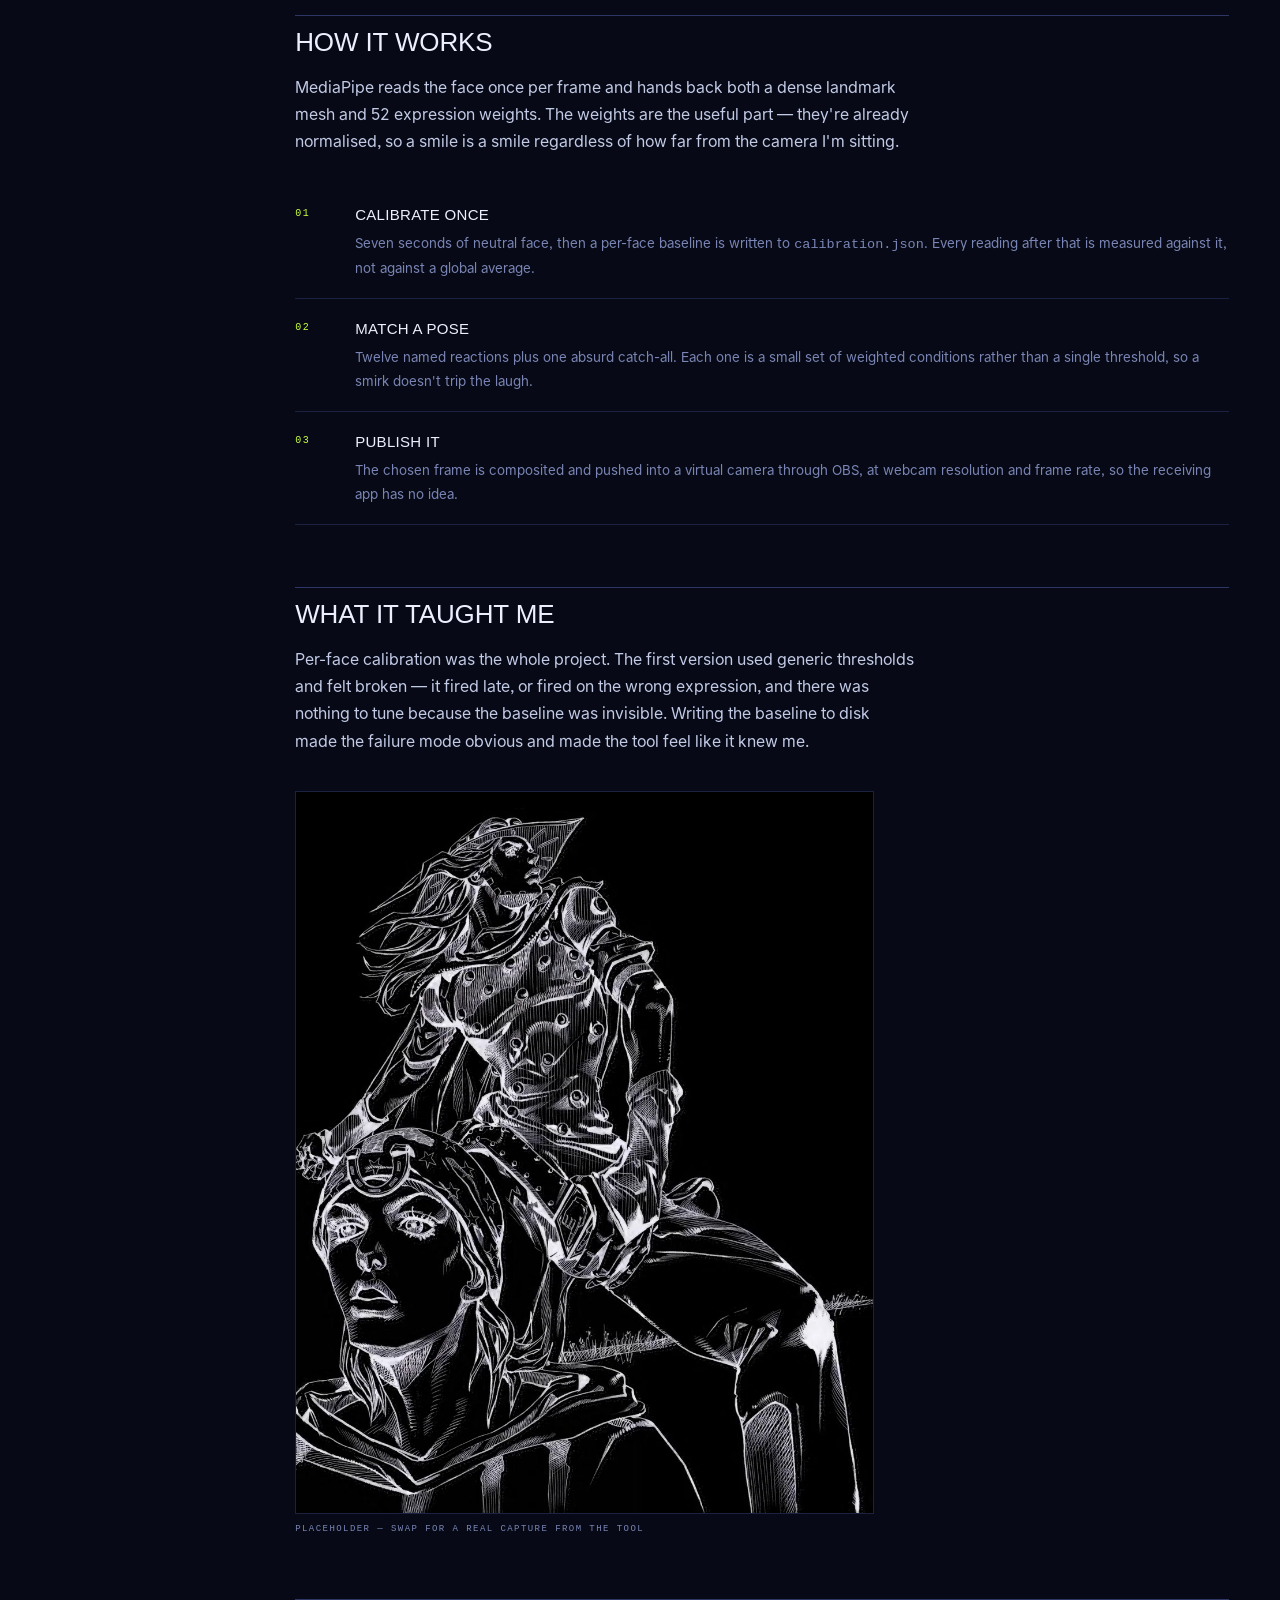
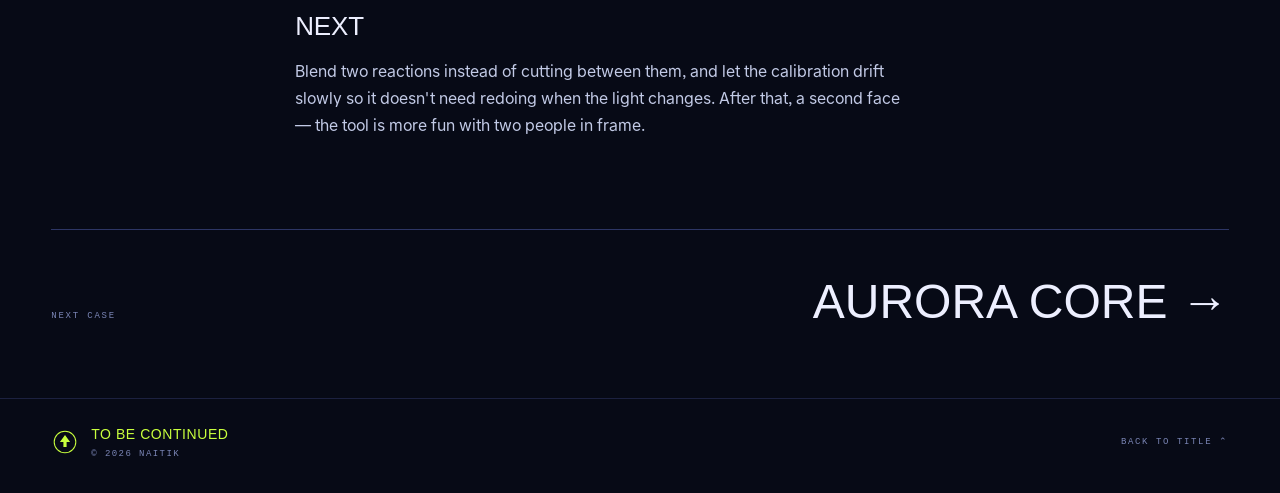
==== commit 3baf0676: "Auto update 18-11-2026-13-25 44" ====
--- a/work/itsgiving/index.html
+++ b/work/itsgiving/index.html
@@ -60,7 +60,7 @@
     </dl>
 
     <figure class="case-plate">
-      <img src="../../assets/img/plate-b.webp" alt="" width="1200" height="1598">
+      <img src="../../assets/img/case-hero.webp" alt="" width="2000" height="857">
       <figcaption>Plate — case 01</figcaption>
     </figure>
 
@@ -136,7 +136,7 @@
         </p>
 
         <figure class="case-fig">
-          <img src="../../assets/img/card-1.webp" alt="" width="720" height="960">
+          <img src="../../assets/img/case-fig.webp" alt="" width="1000" height="1250">
           <figcaption>Placeholder — swap for a real capture from the tool</figcaption>
         </figure>
 
--- a/assets/css/case.css
+++ b/assets/css/case.css
@@ -84,10 +84,8 @@
 
 .case-plate img {
   width: 100%;
-  max-height: 78vh;
-  object-fit: cover;
-  object-position: 50% 22%;
-  filter: saturate(.92) contrast(1.06);
+  height: auto;
+  filter: saturate(.94) contrast(1.05);
 }
 
 .case-plate figcaption {
@@ -248,8 +246,8 @@
 }
 
 /* inline figure */
-.case-fig { margin: 2.4em 0; }
-.case-fig img { width: 100%; border: 1px solid var(--line); }
+.case-fig { margin: 2.4em 0; max-width: 62%; }
+.case-fig img { width: 100%; height: auto; border: 1px solid var(--line); }
 .case-fig figcaption {
   margin-top: 8px;
   font-family: var(--mono);
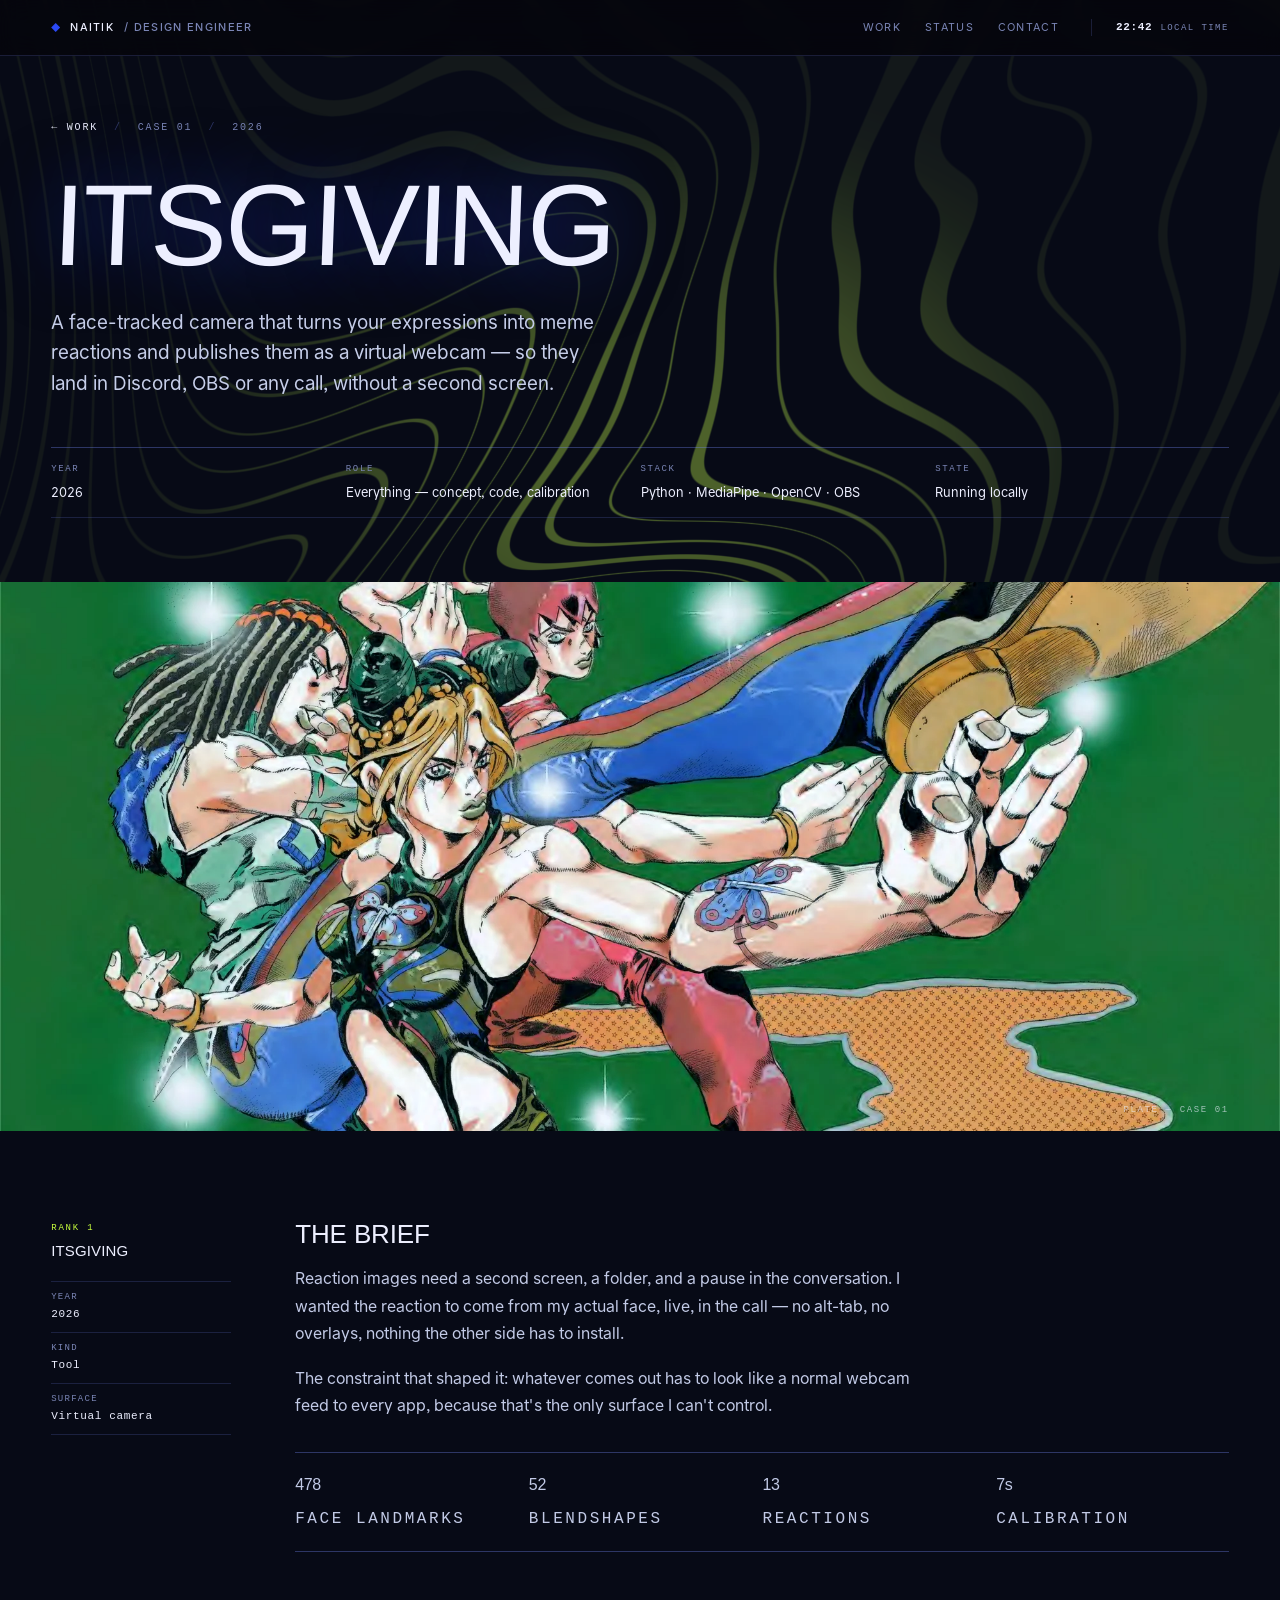
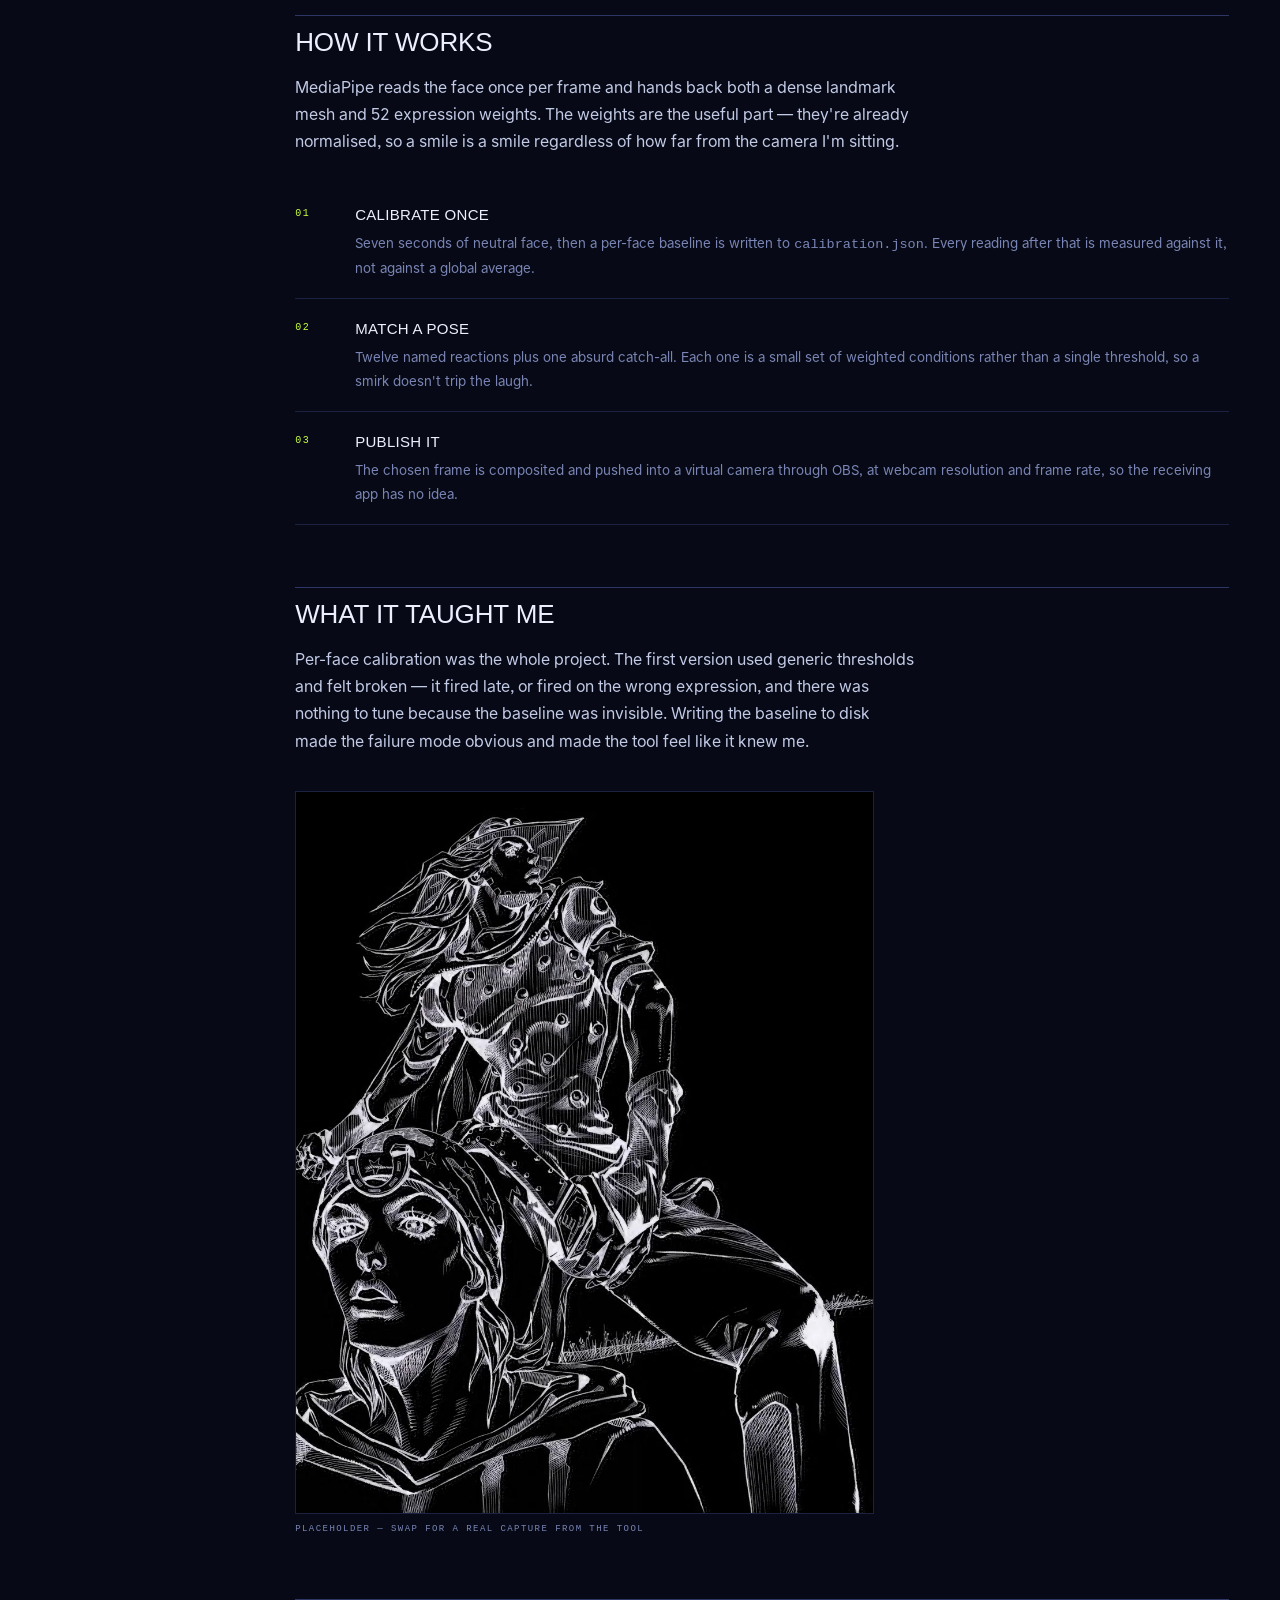
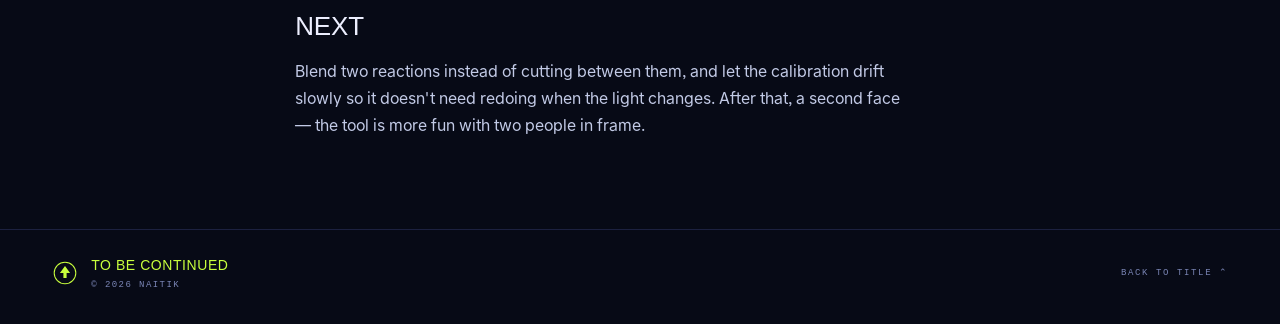
==== commit 67c143fa: "Auto update 20-11-2026-9-46 14" ====
--- a/work/itsgiving/index.html
+++ b/work/itsgiving/index.html
@@ -150,11 +150,6 @@
         </p>
       </div>
     </div>
-
-    <div class="case-next">
-      <span>Next case</span>
-      <a href="#">Aurora Core →</a>
-    </div>
   </article>
 </main>
 
--- a/assets/css/styles.css
+++ b/assets/css/styles.css
@@ -546,6 +546,12 @@
   perspective: 1400px;
 }
 
+/* a single project gets more weight than a third of the row */
+.deck[data-count="1"] {
+  grid-template-columns: minmax(0, 460px);
+  justify-content: center;
+}
+
 .card {
   --rx: 0deg;
   --ry: 0deg;
@@ -827,8 +833,9 @@
   display: inline-block;
   font-family: var(--display);
   font-weight: 400;
-  font-size: clamp(26px, 5.4vw, 76px);
-  line-height: 1;
+  /* a long address has to stay on one line — size to the string, not the viewport */
+  font-size: clamp(21px, 3.9vw, 58px);
+  line-height: 1.06;
   letter-spacing: -.015em;
   color: var(--bone);
   border-bottom: 2px solid var(--line-2);
@@ -882,3 +889,80 @@
   .portrait { max-width: 420px; }
   .contact-links { gap: 8px 20px; }
 }
+
+/* ============================================================
+   Intro — the deck
+   Overlay is created by assets/js/intro.js; these are its parts.
+   ============================================================ */
+
+html.intro-on body { overflow: hidden; }
+html.intro-on .title-plate img { opacity: 0; }
+
+/* the page chrome stays out of the way until the deck is done — the flow
+   field is still visible behind, which is the point */
+html.intro-on .hud,
+html.intro-on .title-copy,
+html.intro-on .index { opacity: 0; }
+
+.hud, .title-copy, .index { transition: opacity .55s var(--ease); }
+
+.ix {
+  position: fixed;
+  inset: 0;
+  z-index: 90;
+  overflow: hidden;
+  /* let the flow field glow through — the intro is part of the same page */
+  background: rgba(7, 10, 22, .84);
+}
+
+.ix-glow {
+  position: absolute;
+  inset: 0;
+  pointer-events: none;
+  background: radial-gradient(50% 45% at 50% 46%, rgba(43, 73, 245, .30), transparent 72%);
+}
+
+.ix-marks {
+  position: absolute;
+  inset: 0;
+  pointer-events: none;
+  opacity: .5;
+  background-image:
+    linear-gradient(var(--line) 1px, transparent 1px),
+    linear-gradient(90deg, var(--line) 1px, transparent 1px);
+  background-size: 64px 64px;
+  -webkit-mask-image: radial-gradient(62% 62% at 50% 50%, #000, transparent 76%);
+          mask-image: radial-gradient(62% 62% at 50% 50%, #000, transparent 76%);
+}
+
+.ix-card {
+  position: absolute;
+  left: 0;
+  top: 0;
+  width: var(--ix-cw, 100px);
+  height: var(--ix-ch, 133px);
+  border: 1px solid rgba(122, 140, 255, .22);
+  background: var(--ine);
+  overflow: hidden;
+  will-change: transform, opacity;
+  transform-origin: 50% 50%;
+}
+
+.ix-card img {
+  display: block;
+  width: 100%;
+  height: 100%;
+  object-fit: cover;
+  filter: saturate(.9) contrast(1.06) brightness(.92);
+}
+
+.ix-hint {
+  position: absolute;
+  left: 50%;
+  bottom: 26px;
+  transform: translateX(-50%);
+  font: 9px/1 var(--mono);
+  letter-spacing: .28em;
+  text-transform: uppercase;
+  color: var(--ash);
+}
--- a/assets/css/case.css
+++ b/assets/css/case.css
@@ -257,35 +257,6 @@
   color: var(--ash);
 }
 
-/* next */
-.case-next {
-  display: flex;
-  align-items: baseline;
-  justify-content: space-between;
-  gap: 24px;
-  border-top: 1px solid var(--line-2);
-  padding: clamp(28px, 4vw, 48px) 0 clamp(40px, 6vw, 72px);
-  flex-wrap: wrap;
-}
-
-.case-next span {
-  font-family: var(--mono);
-  font-size: 9px;
-  letter-spacing: .2em;
-  text-transform: uppercase;
-  color: var(--ash);
-}
-
-.case-next a {
-  font-family: var(--display);
-  font-size: clamp(24px, 4vw, 48px);
-  line-height: 1;
-  text-transform: uppercase;
-  color: var(--bone);
-  transition: color .25s var(--ease);
-}
-
-.case-next a:hover { color: var(--acid); }
 
 @media (max-width: 900px) {
   .case-meta { grid-template-columns: repeat(2, minmax(0, 1fr)); }
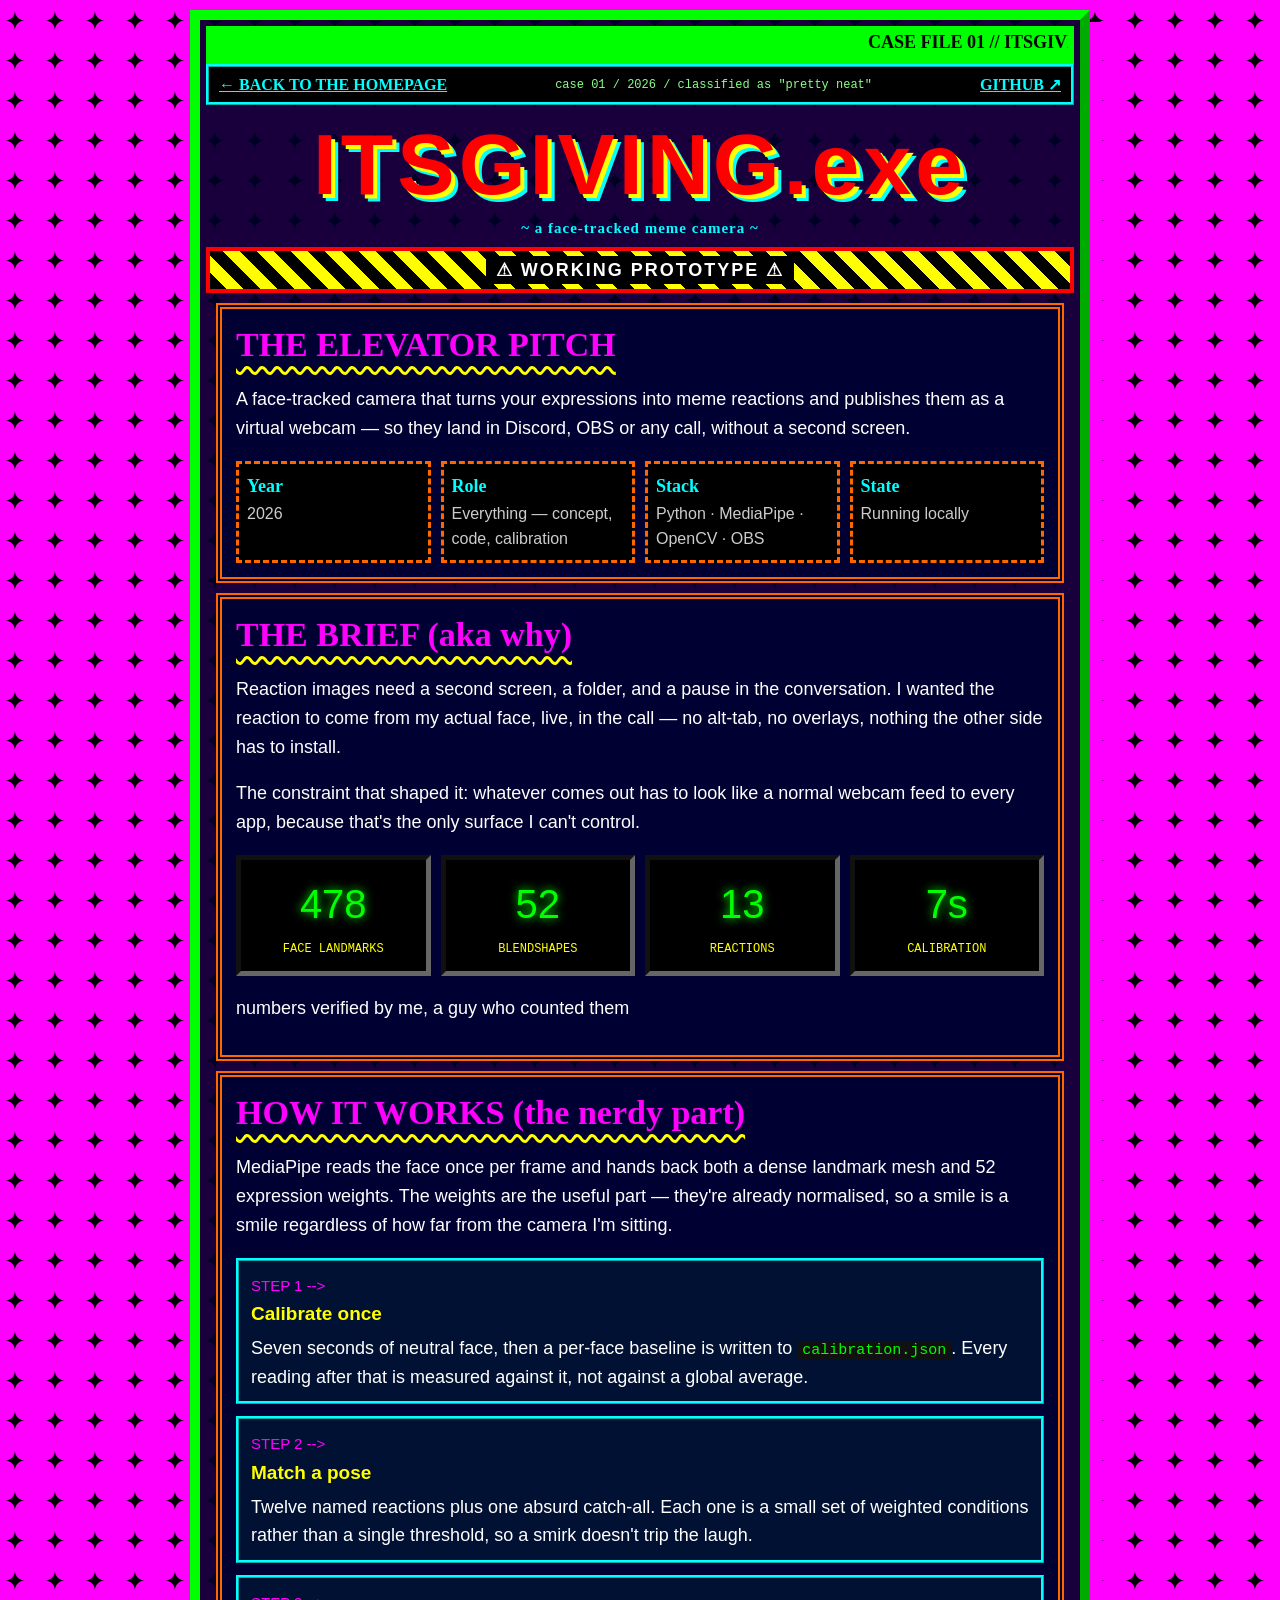
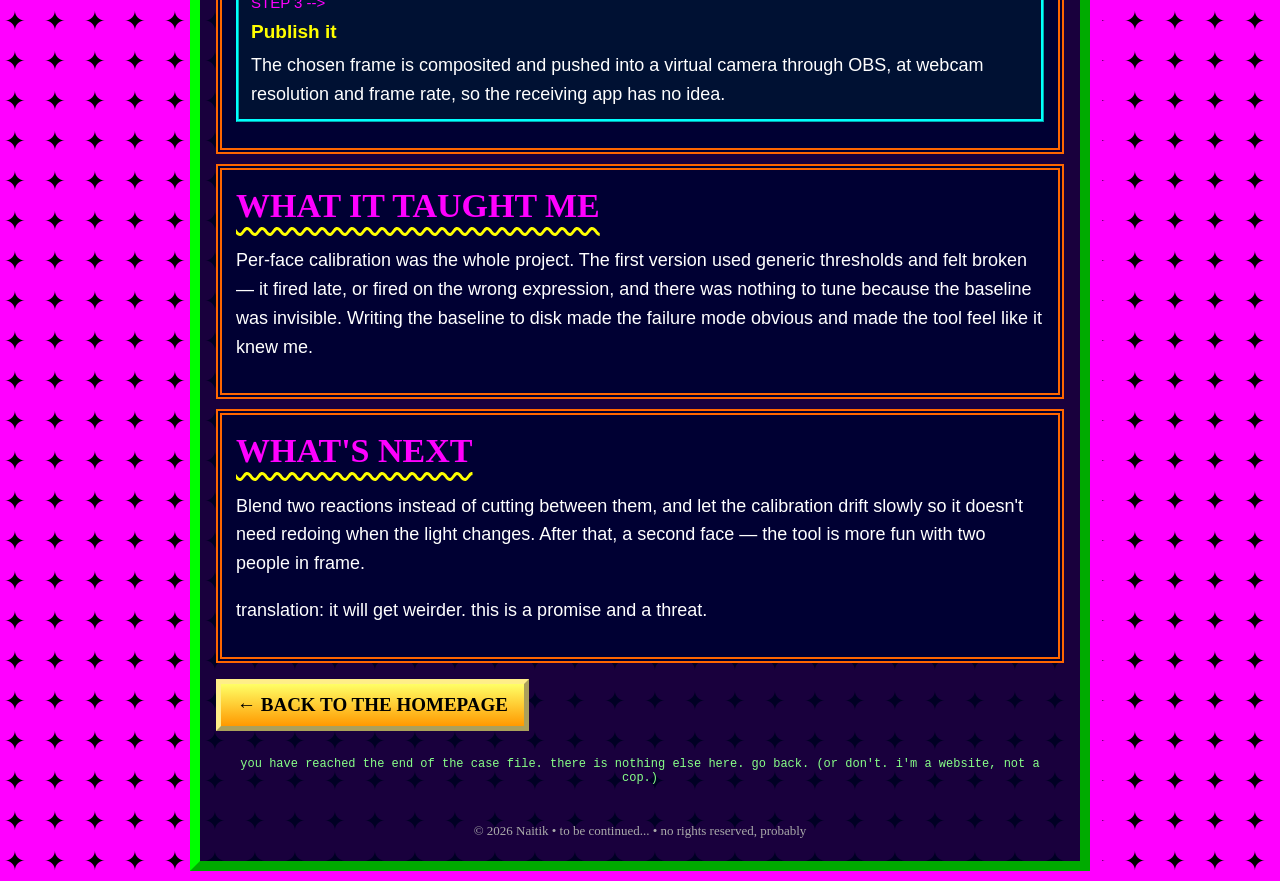
==== commit 69bbd9bf: "Rebuild site as a 90s GeoCities meltdown (homepage + ITSGIVING case file)" ====
--- a/work/itsgiving/index.html
+++ b/work/itsgiving/index.html
@@ -1,174 +1,138 @@
 <!DOCTYPE html>
 <html lang="en">
 <head>
-<meta charset="utf-8">
-<meta name="viewport" content="width=device-width, initial-scale=1">
-<title>itsgiving — Naitik</title>
-<meta name="description" content="itsgiving — a face-tracked meme camera that publishes to a virtual webcam.">
-<meta name="theme-color" content="#070A16">
-<link rel="icon" href="data:image/svg+xml,%3Csvg xmlns='http://www.w3.org/2000/svg' viewBox='0 0 32 32'%3E%3Crect width='32' height='32' fill='%23070A16'/%3E%3Cpath d='M16 5l8 11-8 11-8-11z' fill='%232B49F5'/%3E%3Cpath d='M16 11l4 5-4 5-4-5z' fill='%23C8FF3D'/%3E%3C/svg%3E">
-<link rel="preload" href="../../assets/font/DelaGothicOne-latin.woff2" as="font" type="font/woff2" crossorigin>
-<link rel="stylesheet" href="../../assets/css/styles.css">
-<link rel="stylesheet" href="../../assets/css/case.css">
+<meta charset="UTF-8">
+<meta name="viewport" content="width=device-width, initial-scale=1.0">
+<title>ITSGIVING.exe — the case file (Naitik)</title>
+<meta name="description" content="itsgiving — a face-tracked meme camera that publishes to a virtual webcam. Full case file.">
+<meta name="theme-color" content="#ff00ff">
+<link rel="icon" href="data:image/svg+xml,%3Csvg xmlns='http://www.w3.org/2000/svg' viewBox='0 0 32 32'%3E%3Crect width='32' height='32' fill='%23ff00ff'/%3E%3Ctext y='25' x='6' font-size='24'%3E%E2%9C%A6%3C/text%3E%3C/svg%3E">
+<style>
+  *{box-sizing:border-box;}
+  body{
+    margin:0;
+    background:
+      url('data:image/svg+xml;utf8,<svg xmlns="http://www.w3.org/2000/svg" width="40" height="40"><rect width="40" height="40" fill="%23ff00ff"/><text x="4" y="30" font-size="26">%E2%9C%A6</text></svg>'),
+      #000;
+    color:#ffff00;
+    font-family:"Comic Sans MS","Comic Sans",cursive;
+    cursor:crosshair;
+  }
+  a{color:#00ffff;font-weight:bold;}
+  a:hover{color:#ff0000;background:#ffff00;display:inline-block;transform:rotate(-2deg);}
+  .page{max-width:900px;margin:10px auto;border:10px outset #00ff00;background:rgba(0,0,40,0.9);padding:6px;box-shadow:12px 12px 0 #ff00ff;}
+  .ticker{background:lime;color:#000;font-weight:bold;font-size:18px;padding:6px;}
+  .top{display:flex;justify-content:space-between;align-items:center;gap:10px;flex-wrap:wrap;font-size:16px;padding:8px 10px;background:#000;border:3px ridge #0ff;}
+  h1{text-align:center;font-size:clamp(30px,9vw,86px);margin:10px 0 2px;color:#ff0000;font-family:Impact,"Arial Black",sans-serif;letter-spacing:4px;text-shadow:4px 4px #ffff00,7px 7px #00ffff;animation:shake .16s infinite;}
+  @keyframes shake{0%,100%{transform:rotate(-.8deg)}50%{transform:rotate(.8deg)}}
+  h1 small{display:block;font-family:"Comic Sans MS",cursive;font-size:15px;color:#0ff;letter-spacing:1px;text-shadow:none;animation:none;margin-top:6px;}
+  .box{border:6px double #ff6600;margin:10px;padding:14px;background:#000033;}
+  .box h2{font-size:clamp(24px,4.5vw,34px);color:#ff00ff;margin:0 0 14px;line-height:1.3;text-decoration:underline wavy #ffff00;text-decoration-thickness:3px;text-underline-offset:10px;}
+  .box p,.box li{font-size:18px;color:#fff;line-height:1.6;font-family:Verdana,sans-serif;}
+  .box code{background:#111;color:#0f0;padding:1px 5px;font-family:"Courier New",monospace;font-size:15px;}
+  .meta{display:grid;grid-template-columns:repeat(auto-fit,minmax(180px,1fr));gap:10px;padding:0;margin:0;list-style:none;}
+  .meta li{font-size:16px;color:#ccc;border:3px dashed #ff6600;padding:8px;background:#000;}
+  .meta b{display:block;color:#0ff;font-size:18px;font-family:"Comic Sans MS",cursive;}
+  .stats{display:grid;grid-template-columns:repeat(auto-fit,minmax(120px,1fr));gap:10px;margin:16px 0;}
+  .stats div{border:5px inset #666;background:#000;padding:12px;text-align:center;}
+  .stats .n{font-family:Impact,sans-serif;font-size:40px;color:#0f0;margin:0;text-shadow:0 0 10px #0f0;}
+  .stats .k{font-size:12px;color:#ff0;margin:4px 0 0;font-family:"Courier New",monospace;}
+  ol.steps{counter-reset:s;list-style:none;padding:0;margin:0;}
+  ol.steps li{counter-increment:s;margin:12px 0;border:3px ridge #0ff;padding:10px 12px;background:#001133;}
+  ol.steps li b{color:#ffff00;font-size:19px;display:block;margin-bottom:4px;}
+  ol.steps li::before{content:"STEP " counter(s) " -->  ";color:#ff00ff;font-family:Impact,sans-serif;font-size:15px;}
+  .tiny-lie{font-size:12px;color:#88ff88;font-family:"Courier New",monospace;}
+  .footer{font-family:"Times New Roman",serif;font-size:13px;text-align:center;color:#aaa;padding:16px;}
+  .warn{background:repeating-linear-gradient(45deg,#000,#000 12px,#ff0 12px,#ff0 24px);padding:8px;text-align:center;border:4px solid red;margin:10px 0;}
+  .warn b{background:#000;color:#fff;padding:4px 10px;font-family:Impact,sans-serif;letter-spacing:2px;font-size:18px;}
+  .backbtn{display:inline-block;margin:6px 10px 14px;padding:10px 16px;background:linear-gradient(#ffff66,#ff9900);border:5px outset #ffee88;color:#000;font-family:"Comic Sans MS",cursive;font-weight:bold;font-size:19px;text-decoration:none;}
+  @media (max-width:700px){
+    .page{border-width:6px;box-shadow:6px 6px 0 #ff00ff;margin:6px;}
+    .box{border-width:4px;margin:6px;padding:11px;}
+    .box p,.box li{font-size:17px;}
+    .box h2{text-underline-offset:7px;}
+    .top{font-size:14px;}
+    .warn b{font-size:16px;letter-spacing:1px;}
+    .stats .n{font-size:32px;}
+    .backbtn{font-size:17px;padding:9px 13px;}
+  }
+</style>
 </head>
 <body>
-<a class="skip" href="#main">Skip to content</a>
+<div class="page">
+  <div class="ticker"><marquee scrollamount="12">CASE FILE 01 // ITSGIVING // TOP SECRET (not really, it's on the public internet) // READ AT YOUR OWN RISK // CONTAINS ACTUAL ENGINEERING WORDS</marquee></div>
 
-<canvas id="flow" class="flow" aria-hidden="true"></canvas>
+  <div class="top">
+    <a href="../../index.html">← BACK TO THE HOMEPAGE</a>
+    <span class="tiny-lie">case 01 / 2026 / classified as "pretty neat"</span>
+    <a href="https://github.com/Naitik571" target="_blank" rel="noopener">GITHUB ↗</a>
+  </div>
 
-<header class="hud">
-  <a class="hud-id" href="../../index.html">
-    <span class="hud-mark" aria-hidden="true"></span>
-    <span class="hud-name">Naitik</span>
-    <span class="hud-role">/ design engineer</span>
-  </a>
-  <nav class="hud-nav" aria-label="Sections">
-    <a href="../../index.html#work">Work</a>
-    <a href="../../index.html#status">Status</a>
-    <a href="../../index.html#contact">Contact</a>
-  </nav>
-  <div class="hud-clock">
-    <span class="hud-time" id="clock">--:--</span>
-    <span class="hud-zone">local time</span>
+  <h1>ITSGIVING.exe<small>~ a face-tracked meme camera ~</small></h1>
+
+  <div class="warn"><b>⚠ WORKING PROTOTYPE ⚠</b></div>
+
+  <div class="box">
+    <h2>THE ELEVATOR PITCH</h2>
+    <p>A face-tracked camera that turns your expressions into meme reactions and publishes them as a virtual webcam — so they land in Discord, OBS or any call, without a second screen.</p>
+    <ul class="meta">
+      <li><b>Year</b>2026</li>
+      <li><b>Role</b>Everything — concept, code, calibration</li>
+      <li><b>Stack</b>Python · MediaPipe · OpenCV · OBS</li>
+      <li><b>State</b>Running locally</li>
+    </ul>
   </div>
-</header>
 
-<main id="main">
-  <article class="case" data-section="1">
+  <div class="box">
+    <h2>THE BRIEF (aka why)</h2>
+    <p>Reaction images need a second screen, a folder, and a pause in the conversation. I wanted the reaction to come from my actual face, live, in the call — no alt-tab, no overlays, nothing the other side has to install.</p>
+    <p>The constraint that shaped it: whatever comes out has to look like a normal webcam feed to every app, because that's the only surface I can't control.</p>
+    <div class="stats">
+      <div><p class="n">478</p><p class="k">FACE LANDMARKS</p></div>
+      <div><p class="n">52</p><p class="k">BLENDSHAPES</p></div>
+      <div><p class="n">13</p><p class="k">REACTIONS</p></div>
+      <div><p class="n">7s</p><p class="k">CALIBRATION</p></div>
+    </div>
+    <p class="tiny-lie">numbers verified by me, a guy who counted them</p>
+  </div>
 
-    <p class="case-top">
-      <a href="../../index.html#work">← Work</a>
-      <span class="sep">/</span>
-      <span>Case 01</span>
-      <span class="sep">/</span>
-      <span>2026</span>
-    </p>
+  <div class="box">
+    <h2>HOW IT WORKS (the nerdy part)</h2>
+    <p>MediaPipe reads the face once per frame and hands back both a dense landmark mesh and 52 expression weights. The weights are the useful part — they're already normalised, so a smile is a smile regardless of how far from the camera I'm sitting.</p>
+    <ol class="steps">
+      <li>
+        <b>Calibrate once</b>
+        <span>Seven seconds of neutral face, then a per-face baseline is written to <code>calibration.json</code>. Every reading after that is measured against it, not against a global average.</span>
+      </li>
+      <li>
+        <b>Match a pose</b>
+        <span>Twelve named reactions plus one absurd catch-all. Each one is a small set of weighted conditions rather than a single threshold, so a smirk doesn't trip the laugh.</span>
+      </li>
+      <li>
+        <b>Publish it</b>
+        <span>The chosen frame is composited and pushed into a virtual camera through OBS, at webcam resolution and frame rate, so the receiving app has no idea.</span>
+      </li>
+    </ol>
+  </div>
 
-    <h1 class="case-title">itsgiving</h1>
+  <div class="box">
+    <h2>WHAT IT TAUGHT ME</h2>
+    <p>Per-face calibration was the whole project. The first version used generic thresholds and felt broken — it fired late, or fired on the wrong expression, and there was nothing to tune because the baseline was invisible. Writing the baseline to disk made the failure mode obvious and made the tool feel like it knew me.</p>
+  </div>
 
-    <p class="case-lede">
-      A face-tracked camera that turns your expressions into meme reactions and
-      publishes them as a virtual webcam — so they land in Discord, OBS or any
-      call, without a second screen.
-    </p>
+  <div class="box">
+    <h2>WHAT'S NEXT</h2>
+    <p>Blend two reactions instead of cutting between them, and let the calibration drift slowly so it doesn't need redoing when the light changes. After that, a second face — the tool is more fun with two people in frame.</p>
+    <p class="tiny-lie">translation: it will get weirder. this is a promise and a threat.</p>
+  </div>
 
-    <dl class="case-meta">
-      <div><dt>Year</dt><dd>2026</dd></div>
-      <div><dt>Role</dt><dd>Everything — concept, code, calibration</dd></div>
-      <div><dt>Stack</dt><dd>Python · MediaPipe · OpenCV · OBS</dd></div>
-      <div><dt>State</dt><dd>Running locally</dd></div>
-    </dl>
+  <a class="backbtn" href="../../index.html">← BACK TO THE HOMEPAGE</a>
+  <p class="tiny-lie" style="text-align:center;padding:0 20px 10px;">you have reached the end of the case file. there is nothing else here. go back. (or don't. i'm a website, not a cop.)</p>
 
-    <figure class="case-plate">
-      <img src="../../assets/img/case-hero.webp" alt="" width="2000" height="857">
-      <figcaption>Plate — case 01</figcaption>
-    </figure>
-
-    <div class="case-body">
-      <aside class="case-rail">
-        <p class="rail-rank">Rank 1</p>
-        <p class="rail-name">itsgiving</p>
-        <ul class="rail-list">
-          <li>Year<b>2026</b></li>
-          <li>Kind<b>Tool</b></li>
-          <li>Surface<b>Virtual camera</b></li>
-        </ul>
-      </aside>
-
-      <div class="case-text">
-        <h2>The brief</h2>
-        <p>
-          Reaction images need a second screen, a folder, and a pause in the
-          conversation. I wanted the reaction to come from my actual face, live,
-          in the call — no alt-tab, no overlays, nothing the other side has to
-          install.
-        </p>
-        <p>
-          <!-- PLACEHOLDER: replace with your own account of why you built it -->
-          The constraint that shaped it: whatever comes out has to look like a
-          normal webcam feed to every app, because that's the only surface I
-          can't control.
-        </p>
-
-        <div class="case-stats">
-          <div><p class="stat-n">478</p><p class="stat-k">Face landmarks</p></div>
-          <div><p class="stat-n">52</p><p class="stat-k">Blendshapes</p></div>
-          <div><p class="stat-n">13</p><p class="stat-k">Reactions</p></div>
-          <div><p class="stat-n">7s</p><p class="stat-k">Calibration</p></div>
-        </div>
-
-        <h2>How it works</h2>
-        <p>
-          MediaPipe reads the face once per frame and hands back both a dense
-          landmark mesh and 52 expression weights. The weights are the useful
-          part — they're already normalised, so a smile is a smile regardless of
-          how far from the camera I'm sitting.
-        </p>
-
-        <ol class="case-steps">
-          <li>
-            <div>
-              <b>Calibrate once</b>
-              <span>Seven seconds of neutral face, then a per-face baseline is written to <code>calibration.json</code>. Every reading after that is measured against it, not against a global average.</span>
-            </div>
-          </li>
-          <li>
-            <div>
-              <b>Match a pose</b>
-              <span>Twelve named reactions plus one absurd catch-all. Each one is a small set of weighted conditions rather than a single threshold, so a smirk doesn't trip the laugh.</span>
-            </div>
-          </li>
-          <li>
-            <div>
-              <b>Publish it</b>
-              <span>The chosen frame is composited and pushed into a virtual camera through OBS, at webcam resolution and frame rate, so the receiving app has no idea.</span>
-            </div>
-          </li>
-        </ol>
-
-        <h2>What it taught me</h2>
-        <p>
-          Per-face calibration was the whole project. The first version used
-          generic thresholds and felt broken — it fired late, or fired on the
-          wrong expression, and there was nothing to tune because the baseline
-          was invisible. Writing the baseline to disk made the failure mode
-          obvious and made the tool feel like it knew me.
-        </p>
-
-        <figure class="case-fig">
-          <img src="../../assets/img/case-fig.webp" alt="" width="1000" height="1250">
-          <figcaption>Placeholder — swap for a real capture from the tool</figcaption>
-        </figure>
-
-        <h2>Next</h2>
-        <p>
-          <!-- PLACEHOLDER -->
-          Blend two reactions instead of cutting between them, and let the
-          calibration drift slowly so it doesn't need redoing when the light
-          changes. After that, a second face — the tool is more fun with two
-          people in frame.
-        </p>
-      </div>
-    </div>
-  </article>
-</main>
-
-<footer class="foot">
-  <div class="foot-inner">
-    <div class="tbc">
-      <svg class="tbc-arrow" viewBox="0 0 44 44" aria-hidden="true">
-        <circle cx="22" cy="22" r="17" fill="none" stroke="currentColor" stroke-width="1.6"/>
-        <path d="M22 11 L30 22 L24.5 22 L24.5 30 L19.5 30 L19.5 22 L14 22 Z" fill="currentColor"/>
-      </svg>
-      <div>
-        <span class="tbc-text">To be continued</span>
-        <small>© <span data-year>2026</span> Naitik</small>
-      </div>
-    </div>
-    <a class="to-top" href="../../index.html">Back to title ⌃</a>
+  <div class="footer">
+    © <span id="yr">2026</span> Naitik • to be continued... • no rights reserved, probably
   </div>
-</footer>
-
-<script type="module" src="../../assets/js/case.js?v=1"></script>
+</div>
+<script>document.getElementById('yr').textContent = String(new Date().getFullYear());</script>
 </body>
 </html>
